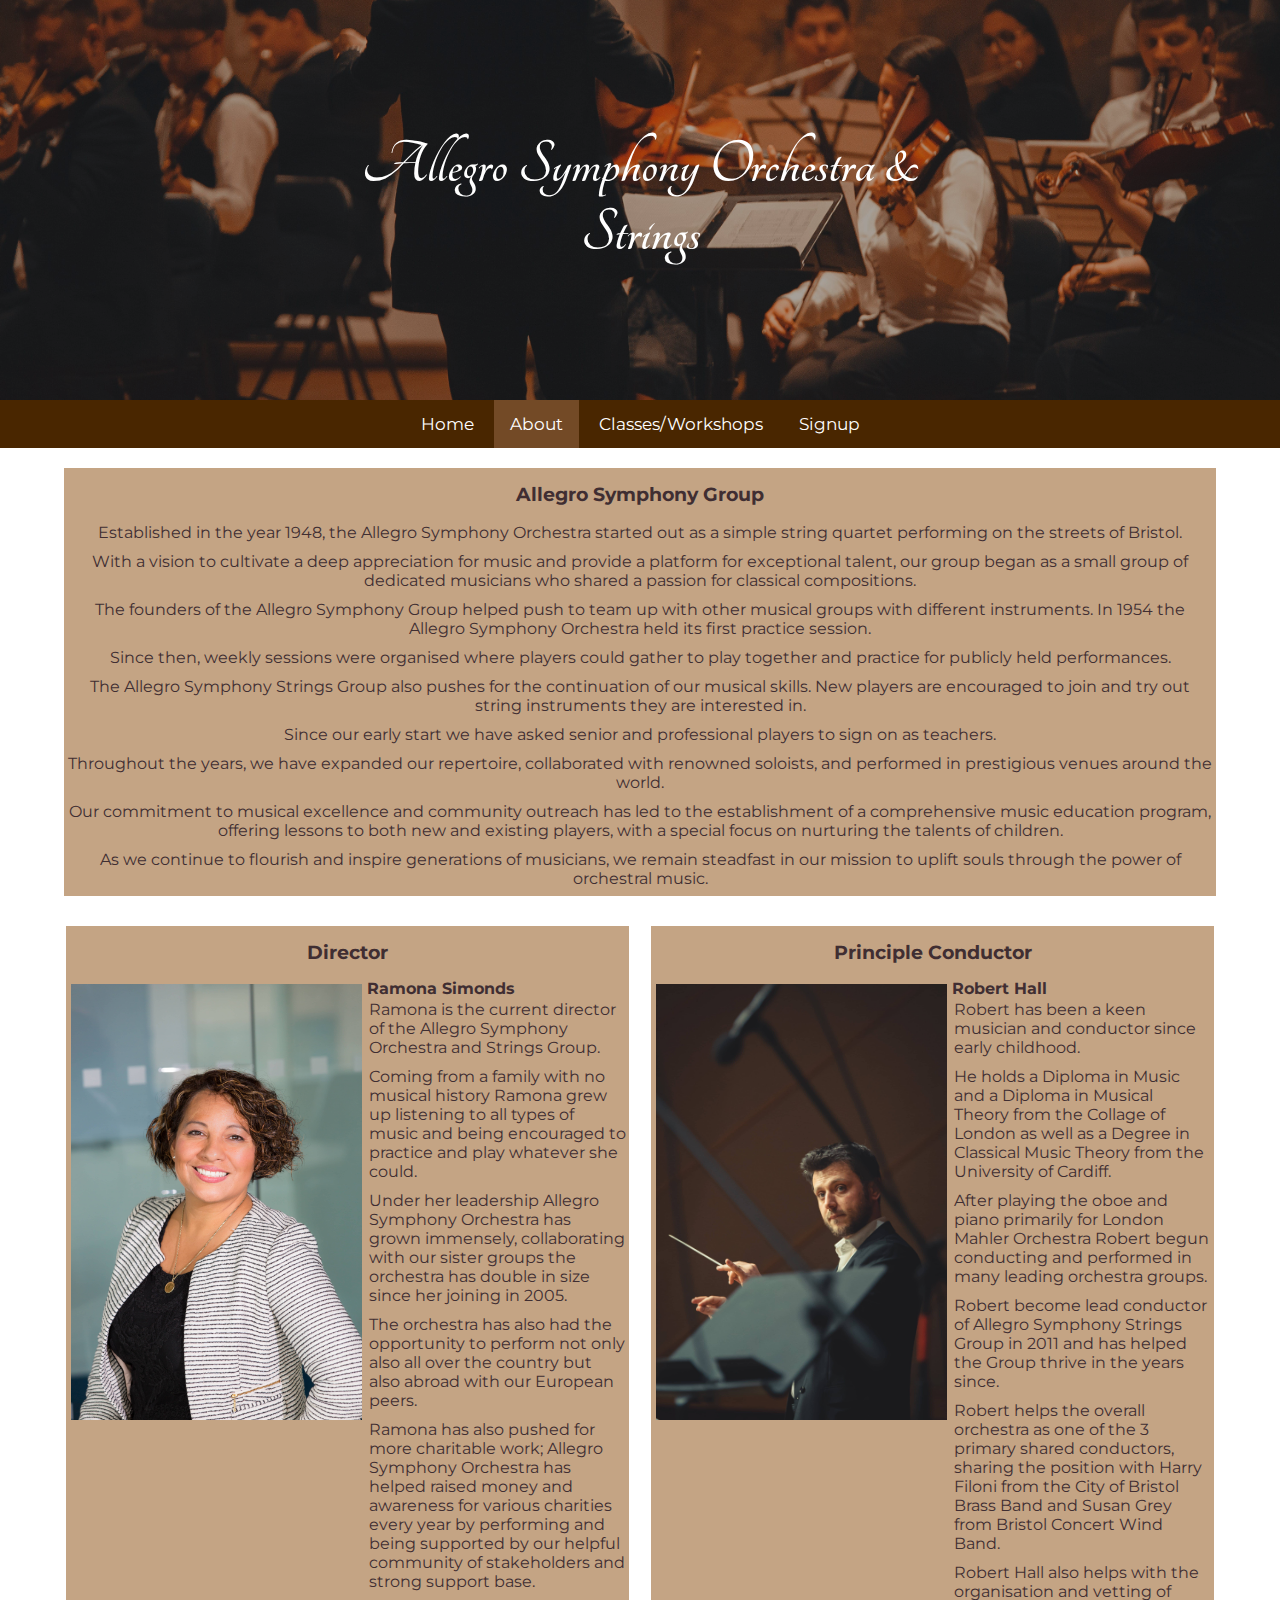
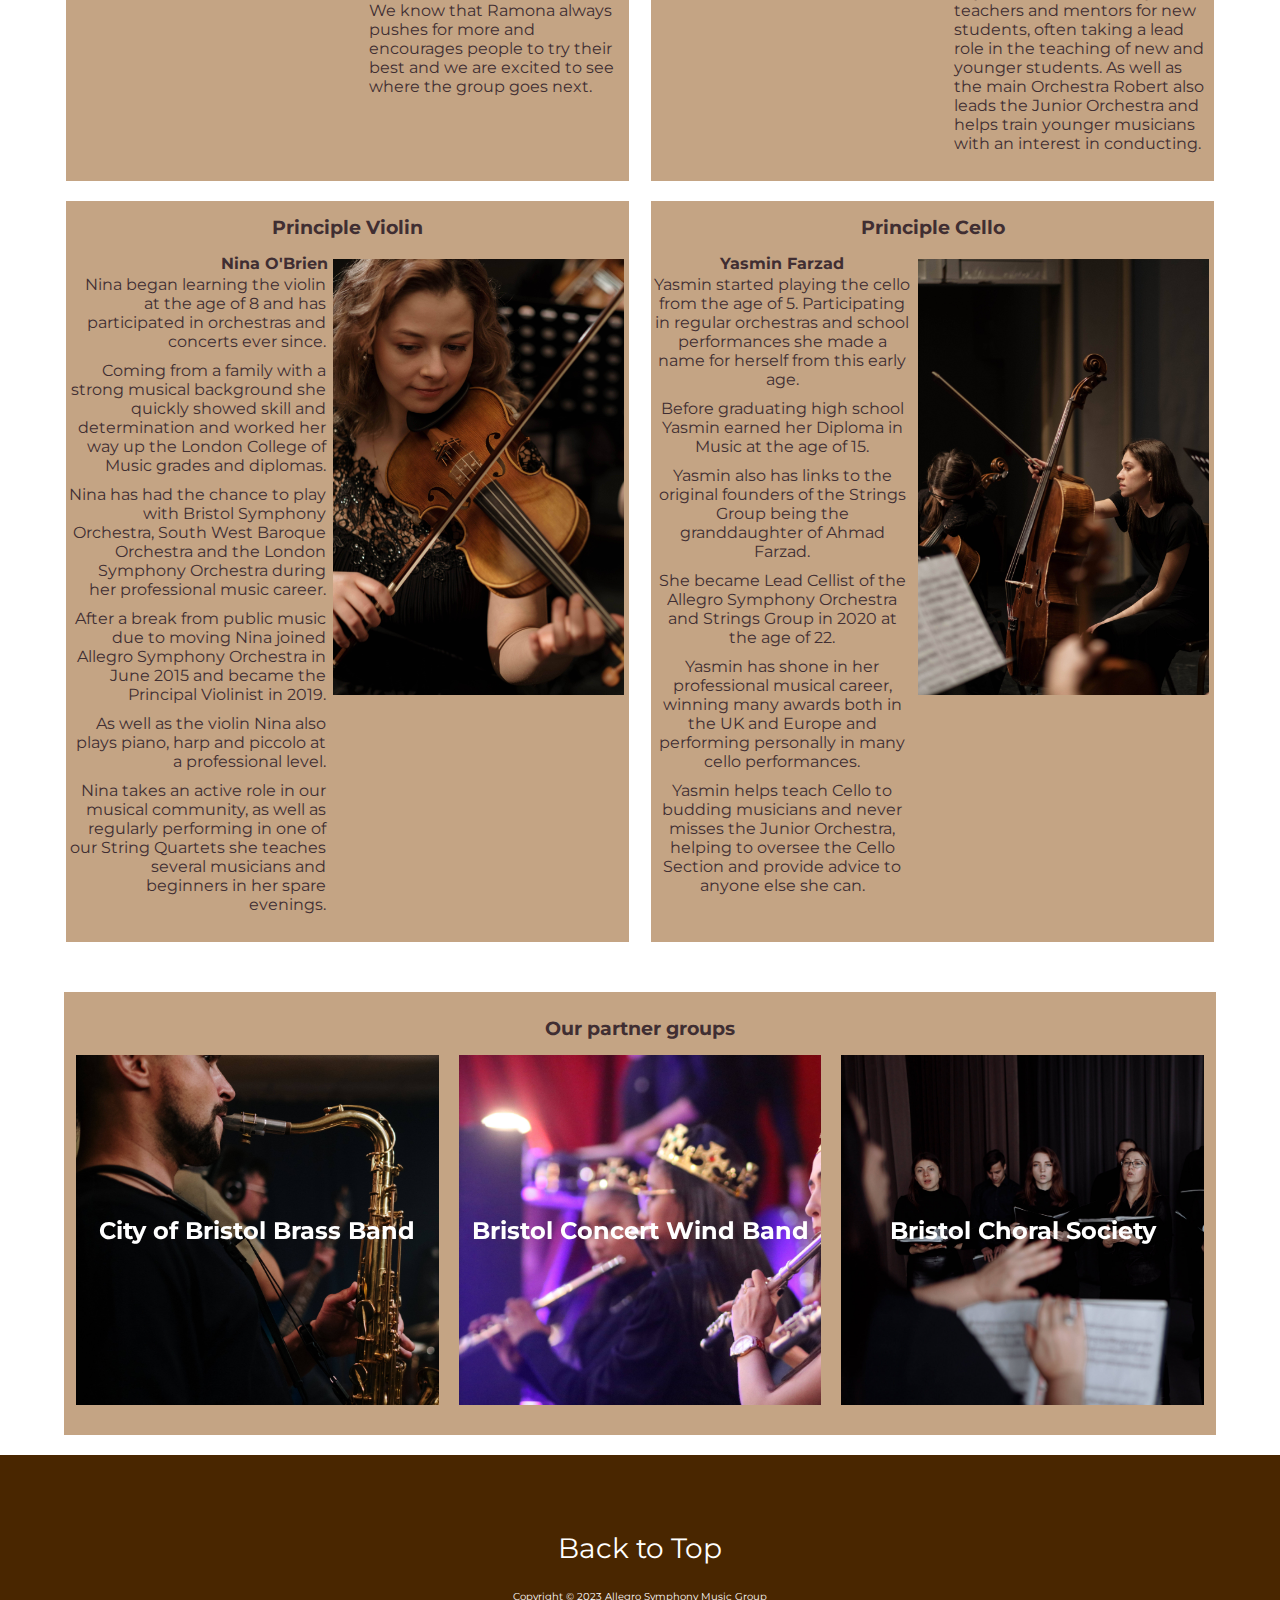
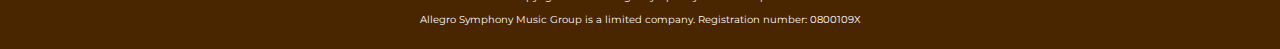
==== about.html @ 65f8a425 "Removal of redundunt files, cleanup of desktop pages" ====
<!DOCTYPE html>
<html lang="en-GB">
    <head>
        <meta charset="UTF-8">
        <meta name="viewport" content="width=device-width, initial-scale=1.0">
        <meta name="description" content="Code Institute Milestone Project 1. Orchestra and Strings Group.">
        <meta name="keywords" content="Orchestra, Strings, Milestone Project 1, Allegro Symphony">
        <meta name="author" content="Marcus Parker">

        <title>Allegro Symphony Orchestra | About</title>

        <!-- CSS and other external links -->
        <link rel="stylesheet" href="https://use.fontawesome.com/releases/v5.6.3/css/all.css" integrity="sha384-UHRtZLI+pbxtHCWp1t77Bi1L4ZtiqrqD80Kn4Z8NTSRyMA2Fd33n5dQ8lWUE00s/" crossorigin="anonymous"/>
        <link rel="stylesheet" href="assets/css/style.css">
    </head>

    <body>
        <!-- header including banner image and navbar -->
        <header>
            <div class="headerImage">
                <div class="headerTitle">
                    <h1>
                        <a href="index.html" title="Allegro Symphony Orchestra & Strings" rel="home">Allegro Symphony Orchestra & Strings</a>
                    </h1>
                </div>
            </div>
        </header>

        <!-- navbar, collapses to burger icon on smaller screens -->
        <nav id="navBar">
            <a class="burgerIcon" href="javascript:void(0);" onclick="myFunction()"><i class="fa fa-bars"></i></a>
            <ul id="menu">
                <li><a href="index.html"  aria-label="Homepage for the music group">Home</a></li>
                <li><a class="active" href="about.html" aria-label="Information about the music group">About</a></li>
                <li><a href="classes.html"  aria-label="Scheduling of different classes and workshops">Classes/Workshops</a></li>
                <li><a href="signup_form.html"  aria-label="Signup as new applicatant or teacher to the music group">Signup</a></li>
            </ul>
        </nav>

        <!-- information about the Orchestra -->
        <section>  
            <h3>Allegro Symphony Group</h3>
            <p>Established in the year 1948, the Allegro Symphony Orchestra started out as a simple string quartet performing on the streets of Bristol.</p>
            <p>With a vision to cultivate a deep appreciation for music and provide a platform for exceptional talent, our group began as a small group of dedicated musicians who shared a passion for classical compositions.</p>
            <p>The founders of the Allegro Symphony Group helped push to team up with other musical groups with different instruments. In 1954 the Allegro Symphony Orchestra held its first practice session.</p>
            <p>Since then, weekly sessions were organised where players could gather to play together and practice for publicly held performances.</p>
                
            <p>The Allegro Symphony Strings Group also pushes for the continuation of our musical skills. New players are encouraged to join and try out string instruments they are interested in.</p>
            <p>Since our early start we have asked senior and professional players to sign on as teachers.</p>
                
            <p>Throughout the years, we have expanded our repertoire, collaborated with renowned soloists, and performed in prestigious venues around the world.</p>
            <p>Our commitment to musical excellence and community outreach has led to the establishment of a comprehensive music education program, 
                offering lessons to both new and existing players, with a special focus on nurturing the talents of children.</p>
            <p>As we continue to flourish and inspire generations of musicians, we remain steadfast in our mission to uplift souls through the power of orchestral music.</p>
        </section>

        <section class="flexColumn" style="background-color: white;">
            <div class="flexRow">
                <!-- information about the Strings Group Director -->
                <div class="flexBox container">
                    <h3>Director</h3>
                    <div class="flexRow">
                        <img src="assets/images/director.jpg" alt="Picture of Strings Group Director" height="300px" width="300px" style="margin: 5px; background-color: grey;">
                        <div class="flexCol textBodyLeft" style="width: 65%;">
                            <h4>Ramona Simonds</h4>
                            <p>Ramona is the current director of the Allegro Symphony Orchestra and Strings Group.</p>
                            <p>Coming from a family with no musical history Ramona grew up listening to all types of music and being encouraged to practice and play whatever she could.</p>
                            <p>Under her leadership Allegro Symphony Orchestra has grown immensely, collaborating with our sister groups the orchestra has double in size since her joining in 2005.</p>
                            <p>The orchestra has also had the opportunity to perform not only also all over the country but also abroad with our European peers.</p>
                            <p>Ramona has also pushed for more charitable work; Allegro Symphony Orchestra has helped raised money and awareness for various charities every year by performing and being supported by our helpful community of stakeholders and strong support base.</p> 
                            <p>We know that Ramona always pushes for more and encourages people to try their best and we are excited to see where the group goes next.</p>
                        </div>
                    </div>
                </div>
    
                <!-- information about the Strings Group Principle Conductor  -->
                <div class="flexBox container">
                    <h3>Principle Conductor</h3>
                    <div class="flexRow">
                        <img src="assets/images/conductor.jpg" alt="Picture of Strings Group Conductor" height="300px" width="300px" style="margin: 5px; background-color: grey;">
                        <div class="flexCol textBodyLeft" style="width: 65%;">
                            <h4>Robert Hall</h4>
                            <p>Robert has been a keen musician and conductor since early childhood.</p>
                            <p>He holds a Diploma in Music and a Diploma in Musical Theory from the Collage of London as well as a Degree in Classical Music Theory from the University of Cardiff.</p>
                            <p>After playing the oboe and piano primarily for London Mahler Orchestra Robert begun conducting and performed in many leading orchestra groups.</p>
                            <p>Robert become lead conductor of Allegro Symphony Strings Group in 2011 and has helped the Group thrive in the years since.</p>
                            <p>Robert helps the overall orchestra as one of the 3 primary shared conductors, sharing the position with Harry Filoni from the City of Bristol Brass Band and Susan Grey from Bristol Concert Wind Band.</p>
                            <p>Robert Hall also helps with the organisation and vetting of teachers and mentors for new students, often taking a lead role in the teaching of new and younger students. As well as the main Orchestra Robert also leads the Junior Orchestra and helps train younger musicians with an interest in conducting.</p>
                        </div>
                    </div>
                </div>
            </div>

            <div class="flexRow">
                <!-- information about the Strings Group Pinciple Violinist -->
                <div class="flexBox container">
                    <h3>Principle Violin</h3>
                    <div class="flexRow">
                        <div class="flexCol textBodyRight" style="width: 65%;">
                            <h4>Nina O'Brien</h4>
                            <p>Nina began learning the violin at the age of 8 and has participated in orchestras and concerts ever since.</p>
                            <p>Coming from a family with a strong musical background she quickly showed skill and determination and worked her way up the London College of Music grades and diplomas.</p>
                            <p>Nina has had the chance to play with Bristol Symphony Orchestra, South West Baroque Orchestra and the London Symphony Orchestra during her professional music career.</p>
                            <p>After a break from public music due to moving Nina joined Allegro Symphony Orchestra in June 2015 and became the Principal Violinist in 2019.</p>
                            <p>As well as the violin Nina also plays piano, harp and piccolo at a professional level.</p>
                            <p>Nina takes an active role in our musical community, as well as regularly performing in one of our String Quartets she teaches several musicians and beginners in her spare evenings.</p>
                        </div>
                        <img src="assets/images/violinist.jpg" alt="Picture of Strings Group Lead Violinist" height="300px" width="300px" style="margin: 5px; background-color: grey;">
                    </div>
                </div>
    
                <!-- information about the Strings Group Principle Cellist -->
                <div class="flexBox container">
                    <h3>Principle Cello</h3>
                    <div class="flexRow">
                        <div class="flexColtextBodyRight" style="width: 65%;">
                            <h4>Yasmin Farzad</h4>
                            <p>Yasmin started playing the cello from the age of 5. Participating in regular orchestras and school performances she made a name for herself from this early age.</p>
                            <p>Before graduating high school Yasmin earned her Diploma in Music at the age of 15.</p>
                            <p>Yasmin also has links to the original founders of the Strings Group being the granddaughter of Ahmad Farzad.</p>
                            <p>She became Lead Cellist of the Allegro Symphony Orchestra and Strings Group in 2020 at the age of 22.</p>
                            <p>Yasmin has shone in her professional musical career, winning many awards both in the UK and Europe and performing personally in many cello performances.</p>
                            <p>Yasmin helps teach Cello to budding musicians and never misses the Junior Orchestra, helping to oversee the Cello Section and provide advice to anyone else she can.</p>
                        </div>
                        <img src="assets/images/celloist.jpg" alt="Picture of Strings Group Lead Cellist" height="300px" width="300px" style="margin: 5px; background-color: grey;">
                    </div>
                </div>
            </div>
        </section>
        
        <!-- information about the Strings Group collaboration and other music -->
        <!-- flip boxes created with template code from https://www.w3schools.com/howto/howto_css_flip_box.asp -->
        <section class="flexColumn">
            <h3>Our partner groups</h3> 

            <div class="flexRow" >
                <div class="flexBox containerFlip">
                    <div class="flipBox">
                        <div class="flipBoxInner">
                          <div id="flipBoxBrass" class="flipBoxFront">
                            <h2>City of Bristol Brass Band</h2>
                          </div>
                          <div class="flipBoxBack">
                            <h2>City of Bristol Brass Band</h2>
                            <p>Trumpets, Trombones, French Horns and the Tuba</p>
                            <p class="buttonLink"><a href="https://www.cobbb.co.uk/" target="_blank">www.cobbb.co.uk</a></p>
                          </div>
                        </div>
                    </div>
                </div>
    
                <div class="flexBox containerFlip">
                    <div class="flipBox">
                        <div class="flipBoxInner">
                          <div id="flipBoxWood" class="flipBoxFront">
                            <h2>Bristol Concert Wind Band</h2>
                          </div>
                          <div class="flipBoxBack">
                            <h2>Bristol Concert Wind Band</h2>
                            <p>Flute, Oboe, Piccolo, Clarinet, Bass Clarinet and Bassoon</p>
                            <p class="buttonLink"><a href="https://www.bcwb.co.uk/" target="_blank">www.bcwb.co.uk</a></p>
                          </div>
                        </div>
                    </div>
                </div>
    
                <div class="flexBox containerFlip">
                    <div class="flipBox">
                        <div class="flipBoxInner">
                          <div id="flipBoxChoir" class="flipBoxFront">
                            <h2>Bristol Choral Society</h2>
                          </div>
                          <div class="flipBoxBack">
                            <h2>Bristol Choral Society</h2>
                            <p>Male and Female; Soprano, Mezzo-Soprano, Contralto, Tenor, Baritone and Bass</p>
                            <p class="buttonLink"><a href="https://www.bristolchoral.co.uk/" target="_blank">www.bristolchoral.co.uk</a></p>
                          </div>
                        </div>
                    </div>
                </div>
            </div>
        </section>

        <!-- footer including social media links, copyright and back to top nav -->
        <footer class="footer">
            <div class="footerText">
                <!-- links to social media, open in new tab -->
                <ul id="socialNetworks">
                    <li><a href="https://www.facebook.com" target="_blank" aria-label="Link to external page Facebook social media page"><i class="fab fa-facebook"></i></a></li>
                    <li><a href="https://www.twitter.com" target="_blank" aria-label="Link to external page Twitter social media page"><i class="fab fa-twitter-square"></i></a></li>
                    <li><a href="https://www.linkedin.com" target="_blank" aria-label="Link to external page Linkedin social media page"><i class="fab fa-linkedin"></i></a></li>
                    <li><a href="https://www.youtube.com" target="_blank" aria-label="Link to external page Youtube social media page"><i class="fab fa-youtube-square"></i></a></li>
                    <li><a href="https://www.instagram.com" target="_blank" aria-label="Link to external page Instragram social media page"><i class="fab fa-instagram"></i></a></li>
                    <li><a href="https://www.pinterest.co.uk" target="_blank" aria-label="Link to external page Pinterest social media page"><i class="fab fa-pinterest"></i></a></li>
                    <li><a href="https://www.vimeo.com" target="_blank" aria-label="Link to external page Vimeo social media page"><i class="fab fa-vimeo"></i></a></li>
                </ul>
    
                <!-- link to top of the page -->
                <p><a href="#top">Back to Top</a></p>
    
                <!-- copyright information, small text -->
                <div id="copyright">
                    <p>Copyright © 2023 Allegro Symphony Music Group</p>
                    <p>Allegro Symphony Music Group is a limited company. Registration number: 0800109X</p>
                </div>     
            </div>
        </footer>

        <!-- javascript code to open and close nav burger icon -->
        <script>
            document.addEventListener("touchstart", function() {}, true);

            function myFunction() {
                var x = document.getElementById("menu");
                if (x.style.display === "block") {
                    x.style.display = "none";
                } else {
                    x.style.display = "block";
                }
            }
        </script>
    </body>
</html>
---- assets/css/style.css ----
@import url('https://fonts.googleapis.com/css2?family=Montserrat&display=swap');
@import url('https://fonts.googleapis.com/css2?family=Tangerine:wght@700&display=swap');


/* Full page general properties *************************************************************************************************************************/
* {
    margin: 0;
    padding: 0;
    border: 0;
}

body {
    color: #402e32;
    font-family: 'Montserrat', sans-serif;
}

h2, h3 {
    padding: 15px 5px;
}

p {
    padding: 2px;
    padding-bottom: 8px;
}

iframe {
    height: 350px;
    width: auto;
}

img {
    height: 436px;
    width: auto;
}

a, a:hover, a:visited, a:active {
    color: inherit;
    text-decoration: none;
}

section {
    background-color: #c4a484;
    text-align: center;
    margin: 20px 5%;
    height: fit-content;
}

legend {
    padding: 15px 5px;
}
/********************************************************************************************************************************************************/


/* All Pages Header and its children properties */
header {
    left: 0;
    top: 0;
    width: 100%;
    background-color: #492600;
    /* color: white; */
    /* text-align: center;  */
    /* font-size: x-large;  */
}

.headerImage {
    background-image: url("../images/orchestra.jpg");
    background-color: #492600;
    height: 400px;
    background-position: center;
    background-repeat: no-repeat;
    background-size: cover;
    position: relative;

    box-shadow: inset 0 0 0 100vmax rgba(0, 0, 0, .3);

    object-fit: cover;
    object-position: 50% 50%;
}

.headerTitle {
    left: 50%;
    top: 50%;
    text-align: center;
    color: white;
    font-size: xx-large;
    font-family: 'Tangerine', cursive;

    position: absolute;
    transform: translate(-50%, -50%);
}

#navBar {
    position: sticky;
    top: 0;
    text-align: center;
    z-index: 1;
}
  
#navBar #menu {
    list-style-type: none;
    overflow: hidden;
    background-color: #492600;
    padding: 0;
    margin: 0;
    display: none;
}
  
#navBar a {
    color: white;
    padding: 14px 16px;
    text-decoration: none;
    font-size: 17px;
    display: block;
    text-align: center;
}
  
#navBar a.burgerIcon {
    background: #492600;
    display: block;
}

#navBar a:hover {
    background-color: #734a26;
    color: white;
}

.active {
    background-color: #734a26; 
    color: white;
}
/********************************************************************************************************************************************************/


.displayRow {
    display: flex;
    flex-direction: row;
    flex-wrap: nowrap;
    justify-content: center;
    align-items: center;
}


/* Home Page About Section and its children properties **************************************************************************************************/
#homeAbout {
    height: fit-content;
    display: flex;
    flex-direction: column;
    /* align-items: center; */
}

#homeAbout h2 {
    text-align: center;
}

#homeAbout img {
    /* border: 2px solid #402e32; */
    height: 450px;
    padding: 5px;
}

.textBody {
    padding: 3rem;
    /* border: 2px solid #402e32; */
}

.textBody p {
    font-size: large;
}

.textBodyLeft {
    text-align: left;
}

.textBodyRight {
    text-align: right;
}
/********************************************************************************************************************************************************/


/* Home Page Signup Section properties ******************************************************************************************************************/
#homeClickthrough {
    display: flex;
    flex-direction: row;
    flex-wrap: nowrap;
    /* width: 100%; */
    text-align: center;
}

#homeClasses {
    height: 650px;
    width: 100%;

    background-color: #492600;
    color: white;
    background-image: url("../images/cello_child.jpg");

    background-position: center;
    background-repeat: no-repeat;
    background-size: cover;
    /* position: relative; */

    box-shadow: inset 0 0 0 100vmax rgba(0, 0, 0, .3);

    display: grid;
    align-items: center;
}

#homeClasses a {
    border: 3px solid white;
    padding: 8px;
    border-radius: 10px;
}

#homeSignup {
    height: 650px;
    width: 100%;

    background-color: #492600;
    color: white;
    background-image: url("../images/piano.jpg");

    background-position: center;
    background-repeat: no-repeat;
    background-size: cover;
    /* position: relative; */

    box-shadow: inset 0 0 0 100vmax rgba(0, 0, 0, .3);

    display: grid;
    align-items: center;
}

#homeSignup a {
    border: 3px solid white;
    padding: 8px;
    border-radius: 10px;
}
/********************************************************************************************************************************************************/


/* Home Page Contact Section children properties *******************************************************************************************************/
#homeContact {
    height: fit-content;
    /* width: 100%; */
    display: flex;
    flex-direction: column;
    flex-wrap: nowrap;
}

#address {
    /* border: 2px solid #402e32; */
    height: 400px;
    width: 40%;
}

#address h3 {
    padding: 2%;
}

#address p {
    padding: 1%;
}

#map {
    /* border: 2px solid #402e32; */
    height: 400px;
    width: 58%;
    padding: 5px;
}
/*******************************************************************************************************************************************************/


/* About Page People Info Sections ********************************************************************************************************************/
.sectionLeft {
    text-align: center;
    /* height: 365px; */
    width: 48%;
    margin-left: 10px;
    padding-bottom: 10px;
}

.sectionLeft img {
    /* height: 90%; */
    bottom: 0;
    float: left;
    padding-left: 5%;
}

.sectionLeft div {
    height: 90%;
    text-align: left;
    bottom: 0;
    float: right;
    width: 60%;
    margin-top: 5%;
}

.sectionRight {
    text-align: center;
    /* height: 365px; */
    width: 48%;
    margin-left: 10px;
    padding-bottom: 10px;
}

.sectionRight img {
    /* height: 90%; */
    bottom: 0;
    float: right;
    padding-right: 5%;
}

.sectionRight div {
    height: 90%;
    text-align: right;
    bottom: 0;
    float: left;
    width: 60%;
    margin-top: 5%;
}
/*******************************************************************************************************************************************************/


/* About Page Schedule Section children properties ***************************************************************************************************/
#aboutPartnerGroups {
    /* width: 100%; */
    display: flex;
    flex-direction: column;
    /* flex-wrap: nowrap; */
    /* justify-content: space-around; */
    padding-bottom: 10px;
}
/*******************************************************************************************************************************************************/


/* About Page Image Box flip actions ********************************************************************************************************************/
.flipImg {
    height: 100%;
    background-size: cover;
}

.flipBox {
    background-color: transparent;
    width: 100%;
    height: 100%;
    perspective: 1000px;
    /* padding-left: 5%; */
    /* padding-top: 1%; */
    /* display: inline-block; */
}

.flipBoxInner {
    /* position: relative; */
    width: 100%;
    height: 350px;
    text-align: center;
    transition: transform 0.8s;
    transform-style: preserve-3d;
}

.flipBox:hover .flipBoxInner {
    transform: rotateY(180deg);
}

.flipBoxFront, .flipBoxBack {
    position: absolute;
    width: 100%;
    height: 100%;
    -webkit-backface-visibility: hidden;
    backface-visibility: hidden;

    display: flex;
    flex-direction: column;
    justify-content: center;
}

.flipBoxFront h2 {
    color: white;
}

#flipBoxBrass{
    background-image: url("../images/orchestra-trumpets.jpg");
    background-size: cover;
    height: 350px;
}

#flipBoxWood{
    background-image: url("../images/orchestra-flutes.jpg");
    background-size: cover;
}

#flipBoxChoir{
    background-image: url("../images/orchestra-choir.jpg");
    background-size: cover;
}

.buttonLink {
    color: white;    
}

.buttonLink a {
    border: 3px solid white;
    padding: 8px;
    border-radius: 10px;
}

.flipBoxBack p {
    padding-top: 5%;
}

.flipBoxFront {
    background-color: #bbb;
    color: black;
}

.flipBoxBack {
    background-color: #492600;
    color: white;
    transform: rotateY(180deg);
}
/********************************************************************************************************************************************************/


/* Classes Page Info Section ********************************************************************************************************************/
#sectionThird {
    background-color: #c4a484;
    /* text-align: center; */
    margin: 10px;
    /* height: 500px;  */
    height: 365px;
}

#sectionThird div {
    color: black;
    /* background-color: rgba(0,0,0, 0.6); */
    width: 32%;
    height: 300px;
    float: left;
    padding: 30px 0 0 10px;
    text-align: center;
    margin: 2px;
    overflow: scroll;
    scrollbar-color: #492600 white;
    scrollbar-width: auto;
}

.classesAbout {
    height: 300px;
    overflow: scroll;
    scrollbar-color: #492600 white;
    scrollbar-width: auto;
}


/* Classes Page Schedule Section children properties ***************************************************************************************************/
#classesSchedule {
    background-image: url("../images/orchestra.jpg");
    background-repeat: no-repeat;
    background-size: cover;
    background-position: center;

    display: flex;
    flex-direction: column;
    text-align: center;
}

#classesSchedule > div {
    background-color: rgba(0, 0, 0, 0.6);
}

.classesScheduleContainer {
    color: #fafafa;
    /* background-color: rgba(0, 0, 0, 0.6); */
    text-align: center;
}

#classesSchedule h2 {
    color: #fafafa;
}

.classesScheduleBox {
    /* border: 1px solid blue; */
    height: 250px;
    /* background-color: aquamarine; */
    width: 32%;

    background-color: rgba(0, 0, 0, 0.6);
    color: #fafafa;
    display: flex;
    flex-direction: column;
    justify-content: center;
    margin: 10px 2px;
}
/*******************************************************************************************************************************************************/


/* Contact Page Signup Section properties ****************************************************************************************************************************************/
#contactSignup {
    background-color: inherit;
    border: 5px solid #c4a484;
    text-align: center;
    /* flex: 1; */
    width: 66%;
    margin-right: 1%;
}

#contactSignup input {
    padding: 10px;
    border-radius: 10px;
    box-shadow: 0 0 15px 4px rgba(156, 95, 15, 0.06);
    background-color: rgba(233, 233, 237, 1.0);
}

#contactSignup fieldset {
    text-align: center;
    /* display: block; */
}

#contactSignup div {
    /* border: 1px solid #492600; */
    /* width: 100%; */
    padding: 5px 0;
}

#contactSignup legend {
    font-size: x-large;
}

select {
    padding: 10px;
    border-radius: 10px;;
}

textarea {
    padding: 10px;
    border-radius: 10px;
    box-shadow: 0 0 15px 4px rgba(156, 95, 15, 0.06);
    background-color: rgba(233, 233, 237, 1.0);
}

.block-label {
    display: block;
}

.formButton {
    padding:10px; 
    display: flex; 
    flex-direction: row; 
    justify-content: center;
}

fieldset legend {
    display: table;
    margin: auto;
    text-align: center;
}
/*******************************************************************************************************************************************************/


/* Contact Page Contact Details Section properties ****************************************************************************************************/
#contactAddress {
    text-align: center;
    /* flex: 1; */
    align-self: stretch;
    width: 33%;
    height: auto;
    margin-left: 1%;
}

#contactAddress h2 {
    padding-bottom: 5%;
}
/*******************************************************************************************************************************************************/


/* Contact Page Newsletter Section properties ***********************************************************************************************************/
#ContactNewsletter {
    background-color: inherit;
    border: 5px solid #c4a484;
    text-align: center;
    /* height: 100px; */
    height: fit-content;
}

#ContactNewsletter input {
    padding: 10px;
    border-radius: 10px;
    box-shadow: 0 0 15px 4px rgba(156, 95, 15, 0.06);
    background-color: rgba(233, 233, 237, 1.0);
    min-width: 225px;
}

#ContactNewsletter legend {
    font-size: x-large;
}

button[type=submit] {
    margin-left: 0.75rem;
    padding: 0.75rem;
    background-color: #5e361b;
    color: white;
    border: none;
    border-radius: 5px;
}
/*******************************************************************************************************************************************************/


/* All pages Footer and its children properties *********************************************************************************************************/
.footer {
    /* position: relative; */
    /* left: 0; */
    /* bottom: 0; */
    /* height: 165px; */
    /* width: 100%; */
    background-color: #492600;

    /* justify-content: center; */
    /* align-items: center; */

    /* text-align: center; */
    color: white;
    font-size: 175%;
}

.footerText {
    text-align: center;
}

#socialNetworks {
    padding: 20px;
}

#socialNetworks li {
    list-style-type: none;
    display: inline;
    margin-left: 10px;
}

#copyright {
    padding: 15px;
    font-size: x-small;
}
/********************************************************************************************************************************************************/


.stickyTitle {
    position: sticky;
    top: 0;
    text-align: center;
    margin-bottom: 2px;
    background-color: #c4a484;
}

/* All Pages Mobile first queries ***********************************************************************************************************************/
/* Larger than mobile */
@media only screen and (min-width: 350px) {

    /* Mobile burger navbar created with modified template code from https://www.w3schools.com/howto/howto_css_flip_box.asp */
    #homeClickthrough {
        flex-direction: column;
    }

    .displayRow {
        flex-direction: column;
    }
}

/* Larger than phablet */
@media only screen and (min-width: 550px) {

    #homeClickthrough {
        flex-direction: column;
    }

    .displayRow {
        flex-direction: column;
    }
}

/* Larger than tablet */
@media only screen and (min-width: 750px) {

    #navBar {
        position: sticky;
        top: 0;
        text-align: center;
    }

    #navBar #menu {
        list-style-type: none;
        overflow: hidden;
        background-color: #492600;
        padding: 0;
        margin: 0;
        display: block;
    }

    #navBar li {
        display: inline-block;
        font-size: large;
    }

    #navBar a {
        color: white;
        padding: 14px 16px;
        text-decoration: none;
        font-size: 17px;
        display: inline-block;
        text-align: center;
    }

    #navBar a.burgerIcon {
        display: none;
    }

    #navBar a:hover {
        background-color: #734a26;
        color: white;
    }

    .active {
        background-color: #734a26; 
        color: white;
    } 

    #homeClickthrough {
        flex-direction: row;
    }

    .displayRow {
        flex-direction: column;
    }
}

/* Larger than desktop */
@media only screen and (min-width: 1000px) {

}

/* Larger than Desktop HD */
@media only screen and (min-width: 1200px) {

    #homeClickthrough {
        flex-direction: row;
    }

    .displayRow {
        flex-direction: row;
    }
}
/********************************************************************************************************************************************************/


.flexColumn {
    display: flex;
    flex-direction: column;
    text-align: center;
    background-color: #c4a484;
    padding: 10px 2px;
}

.flexColumn > h2 {
    padding: 15px;
}

.flexRow {
    display: flex;
    flex-direction: row;
    justify-content: space-between;
    margin-bottom: 20px;
}

.flexCol {
    display: flex;
    flex-direction: column;
}

.flexBox {
    /* border: 1px solid blue; */
    /* border: 1px solid #492600; */
    background-color: #c4a484;
    /* width: 32%; */
}

.flexBox > p {
    padding: 5px 0;
}

.container {
    height: auto;
    width: 49%;
    margin-left: 0;
    margin-right: 0;
    overflow: scroll;
    scrollbar-color: #492600 white;
    scrollbar-width: auto;
}

.containerFlip {
    height: auto;
    width: 49%;
    margin-left: 10px;
    margin-right: 10px;
    overflow: none;
}
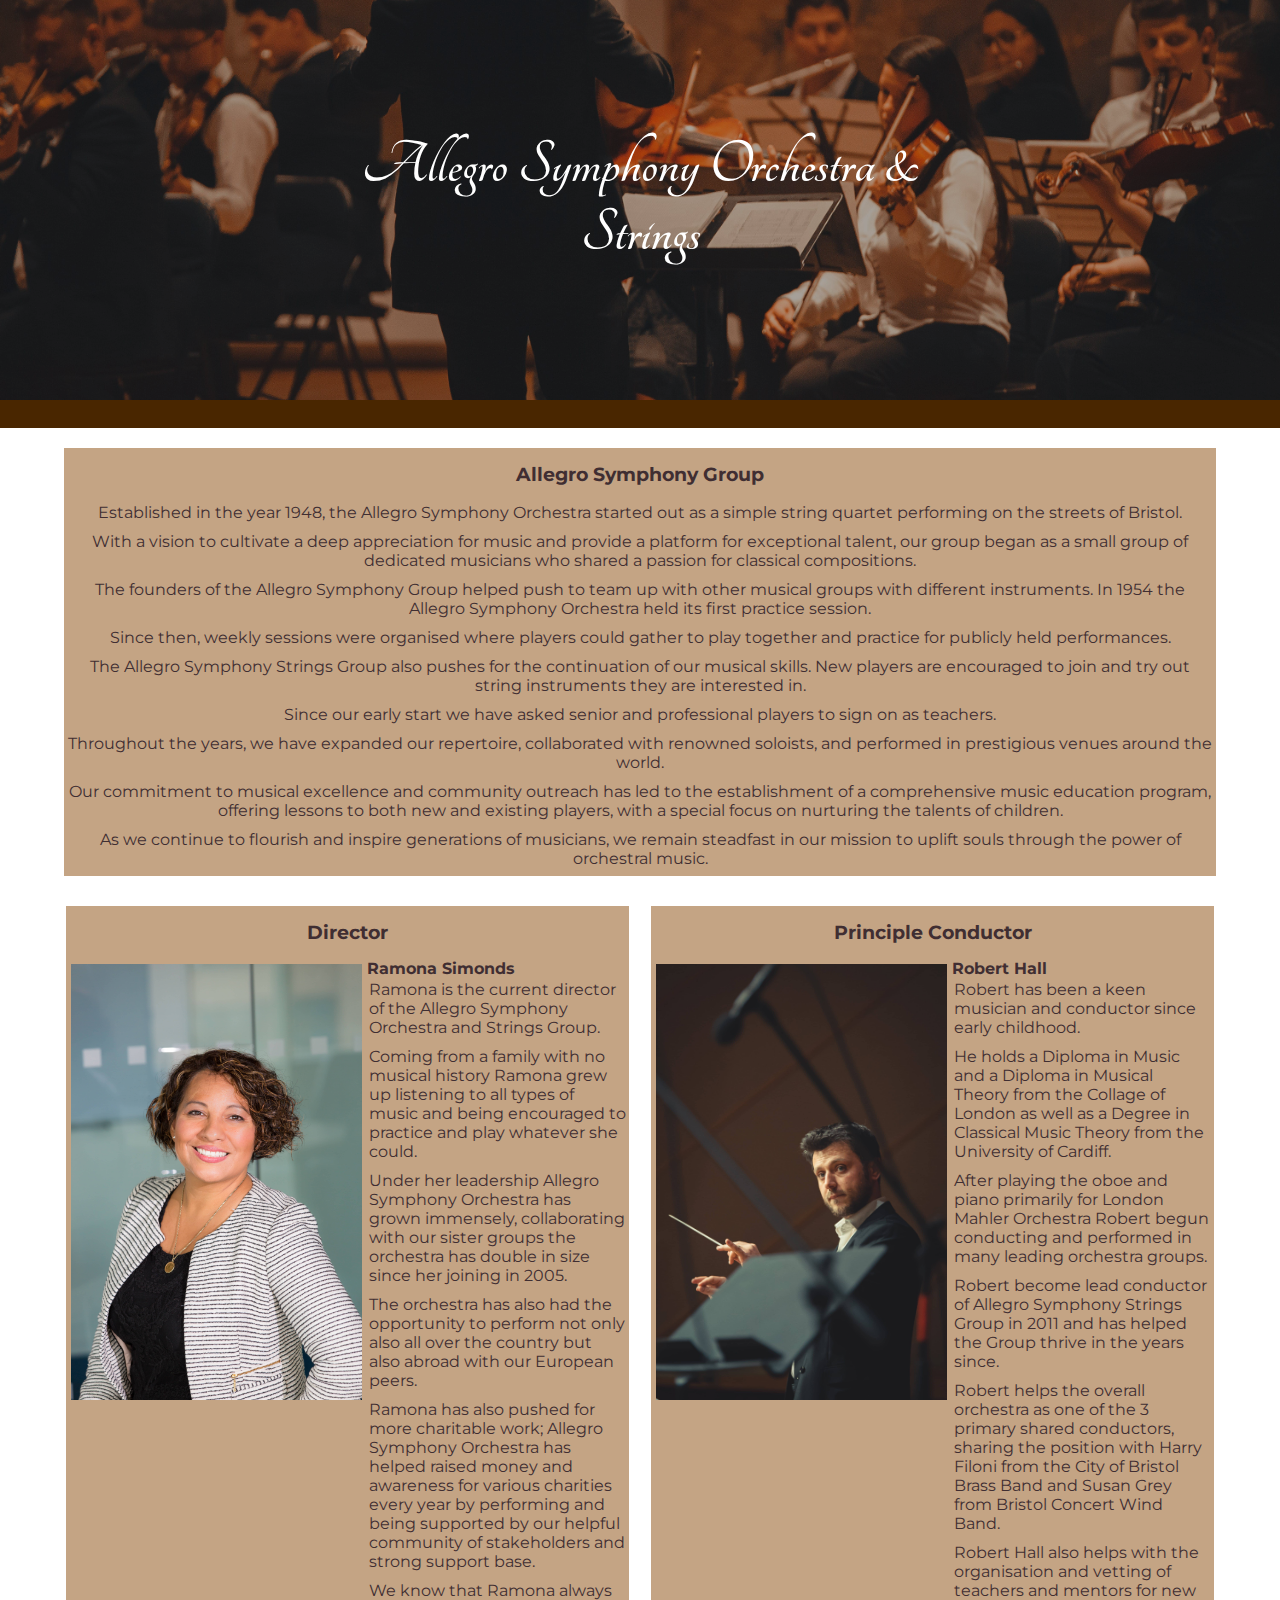
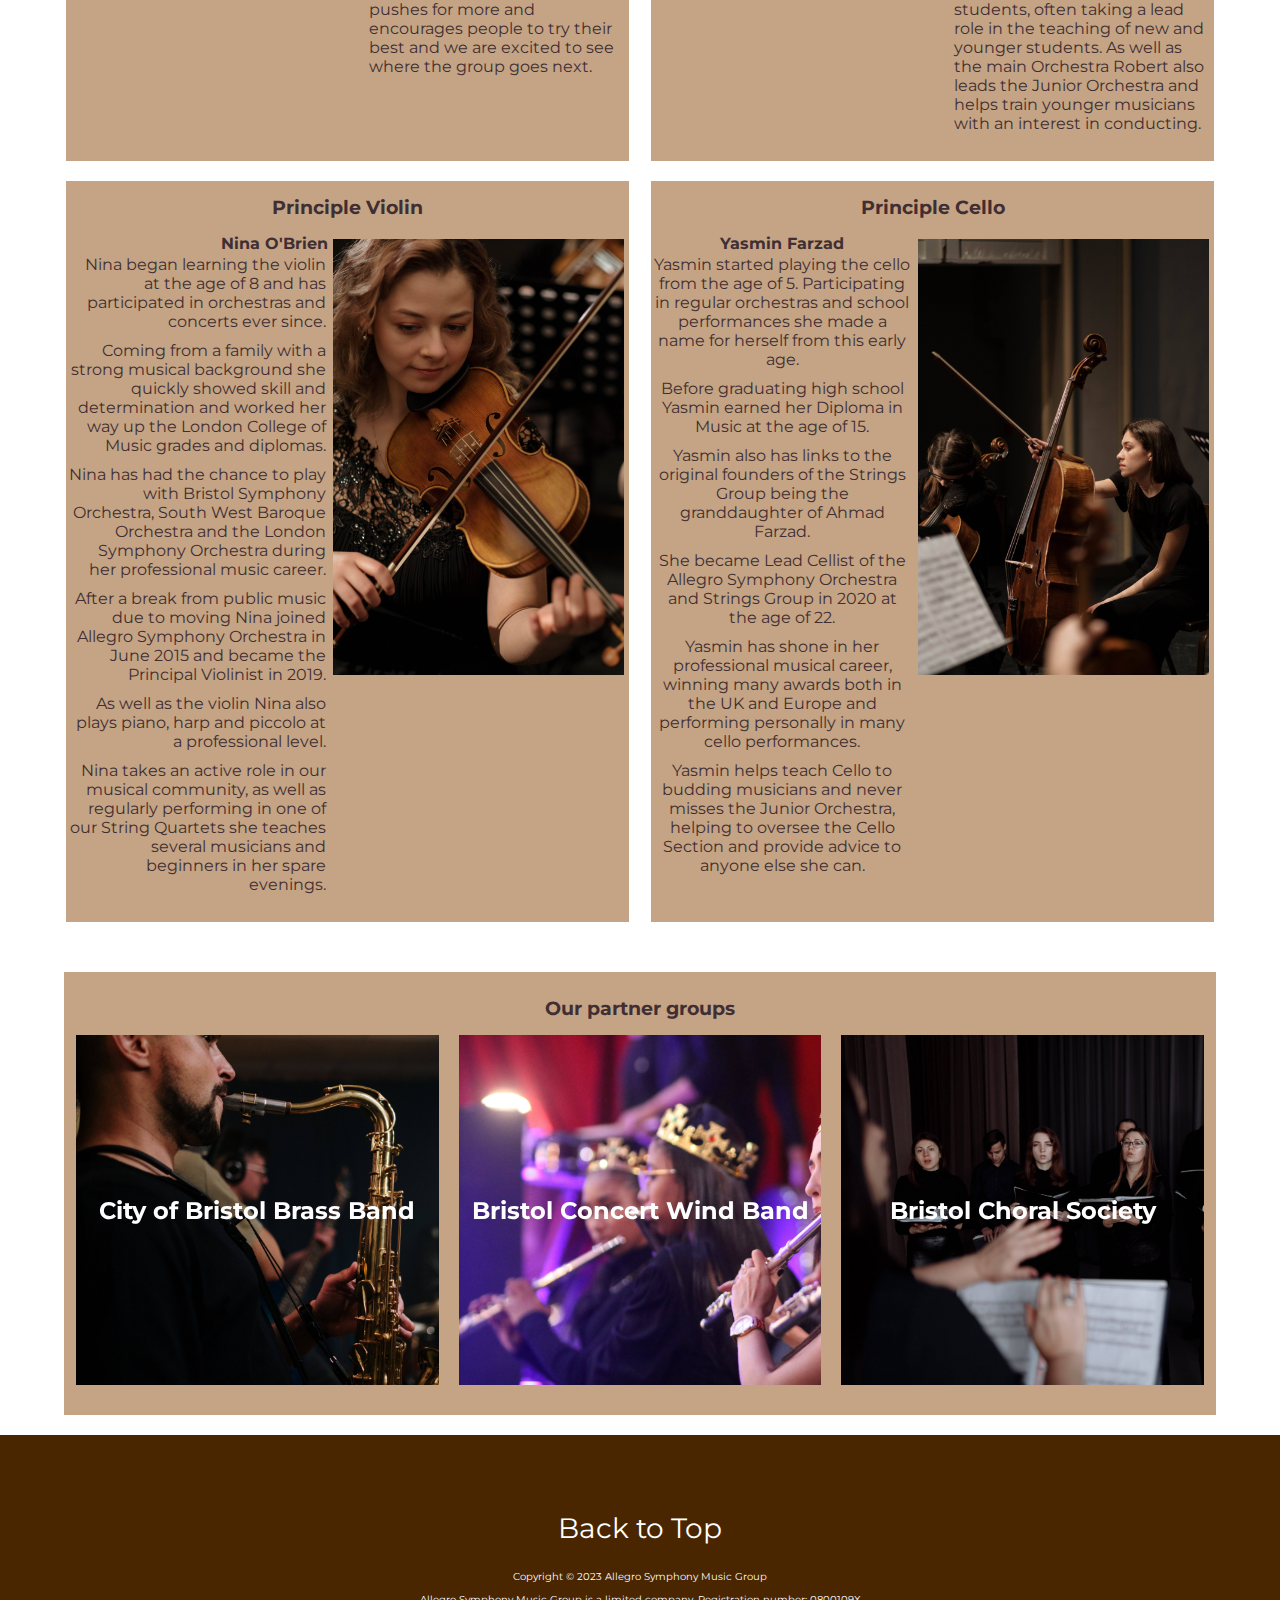
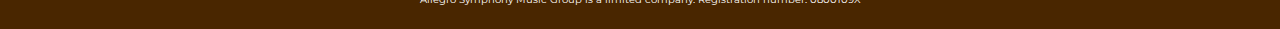
==== commit 9c2582fd: "mobile css initial layout" ====
--- a/about.html
+++ b/about.html
@@ -61,7 +61,7 @@
                     <h3>Director</h3>
                     <div class="flexRow">
                         <img src="assets/images/director.jpg" alt="Picture of Strings Group Director" height="300px" width="300px" style="margin: 5px; background-color: grey;">
-                        <div class="flexCol textBodyLeft" style="width: 65%;">
+                        <div class="flexCol textBodyLeft">
                             <h4>Ramona Simonds</h4>
                             <p>Ramona is the current director of the Allegro Symphony Orchestra and Strings Group.</p>
                             <p>Coming from a family with no musical history Ramona grew up listening to all types of music and being encouraged to practice and play whatever she could.</p>
@@ -78,7 +78,7 @@
                     <h3>Principle Conductor</h3>
                     <div class="flexRow">
                         <img src="assets/images/conductor.jpg" alt="Picture of Strings Group Conductor" height="300px" width="300px" style="margin: 5px; background-color: grey;">
-                        <div class="flexCol textBodyLeft" style="width: 65%;">
+                        <div class="flexCol textBodyLeft">
                             <h4>Robert Hall</h4>
                             <p>Robert has been a keen musician and conductor since early childhood.</p>
                             <p>He holds a Diploma in Music and a Diploma in Musical Theory from the Collage of London as well as a Degree in Classical Music Theory from the University of Cardiff.</p>
@@ -96,7 +96,7 @@
                 <div class="flexBox container">
                     <h3>Principle Violin</h3>
                     <div class="flexRow">
-                        <div class="flexCol textBodyRight" style="width: 65%;">
+                        <div class="flexCol textBodyRight">
                             <h4>Nina O'Brien</h4>
                             <p>Nina began learning the violin at the age of 8 and has participated in orchestras and concerts ever since.</p>
                             <p>Coming from a family with a strong musical background she quickly showed skill and determination and worked her way up the London College of Music grades and diplomas.</p>
@@ -113,7 +113,7 @@
                 <div class="flexBox container">
                     <h3>Principle Cello</h3>
                     <div class="flexRow">
-                        <div class="flexColtextBodyRight" style="width: 65%;">
+                        <div class="flexColtextBodyRight">
                             <h4>Yasmin Farzad</h4>
                             <p>Yasmin started playing the cello from the age of 5. Participating in regular orchestras and school performances she made a name for herself from this early age.</p>
                             <p>Before graduating high school Yasmin earned her Diploma in Music at the age of 15.</p>
--- a/assets/css/style.css
+++ b/assets/css/style.css
@@ -14,7 +14,8 @@
     font-family: 'Montserrat', sans-serif;
 }
 
-h2, h3 {
+h2,
+h3 {
     padding: 15px 5px;
 }
 
@@ -33,7 +34,10 @@
     width: auto;
 }
 
-a, a:hover, a:visited, a:active {
+a,
+a:hover,
+a:visited,
+a:active {
     color: inherit;
     text-decoration: none;
 }
@@ -48,6 +52,7 @@
 legend {
     padding: 15px 5px;
 }
+
 /********************************************************************************************************************************************************/
 
 
@@ -95,7 +100,7 @@
     text-align: center;
     z-index: 1;
 }
-  
+
 #navBar #menu {
     list-style-type: none;
     overflow: hidden;
@@ -104,7 +109,7 @@
     margin: 0;
     display: none;
 }
-  
+
 #navBar a {
     color: white;
     padding: 14px 16px;
@@ -113,7 +118,7 @@
     display: block;
     text-align: center;
 }
-  
+
 #navBar a.burgerIcon {
     background: #492600;
     display: block;
@@ -125,9 +130,10 @@
 }
 
 .active {
-    background-color: #734a26; 
-    color: white;
-}
+    background-color: #734a26;
+    color: white;
+}
+
 /********************************************************************************************************************************************************/
 
 
@@ -174,6 +180,7 @@
 .textBodyRight {
     text-align: right;
 }
+
 /********************************************************************************************************************************************************/
 
 
@@ -235,6 +242,7 @@
     padding: 8px;
     border-radius: 10px;
 }
+
 /********************************************************************************************************************************************************/
 
 
@@ -266,69 +274,6 @@
     height: 400px;
     width: 58%;
     padding: 5px;
-}
-/*******************************************************************************************************************************************************/
-
-
-/* About Page People Info Sections ********************************************************************************************************************/
-.sectionLeft {
-    text-align: center;
-    /* height: 365px; */
-    width: 48%;
-    margin-left: 10px;
-    padding-bottom: 10px;
-}
-
-.sectionLeft img {
-    /* height: 90%; */
-    bottom: 0;
-    float: left;
-    padding-left: 5%;
-}
-
-.sectionLeft div {
-    height: 90%;
-    text-align: left;
-    bottom: 0;
-    float: right;
-    width: 60%;
-    margin-top: 5%;
-}
-
-.sectionRight {
-    text-align: center;
-    /* height: 365px; */
-    width: 48%;
-    margin-left: 10px;
-    padding-bottom: 10px;
-}
-
-.sectionRight img {
-    /* height: 90%; */
-    bottom: 0;
-    float: right;
-    padding-right: 5%;
-}
-
-.sectionRight div {
-    height: 90%;
-    text-align: right;
-    bottom: 0;
-    float: left;
-    width: 60%;
-    margin-top: 5%;
-}
-/*******************************************************************************************************************************************************/
-
-
-/* About Page Schedule Section children properties ***************************************************************************************************/
-#aboutPartnerGroups {
-    /* width: 100%; */
-    display: flex;
-    flex-direction: column;
-    /* flex-wrap: nowrap; */
-    /* justify-content: space-around; */
-    padding-bottom: 10px;
 }
 /*******************************************************************************************************************************************************/
 
@@ -362,7 +307,8 @@
     transform: rotateY(180deg);
 }
 
-.flipBoxFront, .flipBoxBack {
+.flipBoxFront,
+.flipBoxBack {
     position: absolute;
     width: 100%;
     height: 100%;
@@ -378,24 +324,24 @@
     color: white;
 }
 
-#flipBoxBrass{
+#flipBoxBrass {
     background-image: url("../images/orchestra-trumpets.jpg");
     background-size: cover;
     height: 350px;
 }
 
-#flipBoxWood{
+#flipBoxWood {
     background-image: url("../images/orchestra-flutes.jpg");
     background-size: cover;
 }
 
-#flipBoxChoir{
+#flipBoxChoir {
     background-image: url("../images/orchestra-choir.jpg");
     background-size: cover;
 }
 
 .buttonLink {
-    color: white;    
+    color: white;
 }
 
 .buttonLink a {
@@ -419,37 +365,6 @@
     transform: rotateY(180deg);
 }
 /********************************************************************************************************************************************************/
-
-
-/* Classes Page Info Section ********************************************************************************************************************/
-#sectionThird {
-    background-color: #c4a484;
-    /* text-align: center; */
-    margin: 10px;
-    /* height: 500px;  */
-    height: 365px;
-}
-
-#sectionThird div {
-    color: black;
-    /* background-color: rgba(0,0,0, 0.6); */
-    width: 32%;
-    height: 300px;
-    float: left;
-    padding: 30px 0 0 10px;
-    text-align: center;
-    margin: 2px;
-    overflow: scroll;
-    scrollbar-color: #492600 white;
-    scrollbar-width: auto;
-}
-
-.classesAbout {
-    height: 300px;
-    overflow: scroll;
-    scrollbar-color: #492600 white;
-    scrollbar-width: auto;
-}
 
 
 /* Classes Page Schedule Section children properties ***************************************************************************************************/
@@ -464,7 +379,7 @@
     text-align: center;
 }
 
-#classesSchedule > div {
+#classesSchedule>div {
     background-color: rgba(0, 0, 0, 0.6);
 }
 
@@ -491,6 +406,7 @@
     justify-content: center;
     margin: 10px 2px;
 }
+
 /*******************************************************************************************************************************************************/
 
 
@@ -528,7 +444,8 @@
 
 select {
     padding: 10px;
-    border-radius: 10px;;
+    border-radius: 10px;
+    ;
 }
 
 textarea {
@@ -543,9 +460,9 @@
 }
 
 .formButton {
-    padding:10px; 
-    display: flex; 
-    flex-direction: row; 
+    padding: 10px;
+    display: flex;
+    flex-direction: row;
     justify-content: center;
 }
 
@@ -554,6 +471,7 @@
     margin: auto;
     text-align: center;
 }
+
 /*******************************************************************************************************************************************************/
 
 
@@ -570,6 +488,7 @@
 #contactAddress h2 {
     padding-bottom: 5%;
 }
+
 /*******************************************************************************************************************************************************/
 
 
@@ -602,6 +521,7 @@
     border: none;
     border-radius: 5px;
 }
+
 /*******************************************************************************************************************************************************/
 
 
@@ -640,114 +560,7 @@
     padding: 15px;
     font-size: x-small;
 }
-/********************************************************************************************************************************************************/
-
-
-.stickyTitle {
-    position: sticky;
-    top: 0;
-    text-align: center;
-    margin-bottom: 2px;
-    background-color: #c4a484;
-}
-
-/* All Pages Mobile first queries ***********************************************************************************************************************/
-/* Larger than mobile */
-@media only screen and (min-width: 350px) {
-
-    /* Mobile burger navbar created with modified template code from https://www.w3schools.com/howto/howto_css_flip_box.asp */
-    #homeClickthrough {
-        flex-direction: column;
-    }
-
-    .displayRow {
-        flex-direction: column;
-    }
-}
-
-/* Larger than phablet */
-@media only screen and (min-width: 550px) {
-
-    #homeClickthrough {
-        flex-direction: column;
-    }
-
-    .displayRow {
-        flex-direction: column;
-    }
-}
-
-/* Larger than tablet */
-@media only screen and (min-width: 750px) {
-
-    #navBar {
-        position: sticky;
-        top: 0;
-        text-align: center;
-    }
-
-    #navBar #menu {
-        list-style-type: none;
-        overflow: hidden;
-        background-color: #492600;
-        padding: 0;
-        margin: 0;
-        display: block;
-    }
-
-    #navBar li {
-        display: inline-block;
-        font-size: large;
-    }
-
-    #navBar a {
-        color: white;
-        padding: 14px 16px;
-        text-decoration: none;
-        font-size: 17px;
-        display: inline-block;
-        text-align: center;
-    }
-
-    #navBar a.burgerIcon {
-        display: none;
-    }
-
-    #navBar a:hover {
-        background-color: #734a26;
-        color: white;
-    }
-
-    .active {
-        background-color: #734a26; 
-        color: white;
-    } 
-
-    #homeClickthrough {
-        flex-direction: row;
-    }
-
-    .displayRow {
-        flex-direction: column;
-    }
-}
-
-/* Larger than desktop */
-@media only screen and (min-width: 1000px) {
-
-}
-
-/* Larger than Desktop HD */
-@media only screen and (min-width: 1200px) {
-
-    #homeClickthrough {
-        flex-direction: row;
-    }
-
-    .displayRow {
-        flex-direction: row;
-    }
-}
+
 /********************************************************************************************************************************************************/
 
 
@@ -759,7 +572,7 @@
     padding: 10px 2px;
 }
 
-.flexColumn > h2 {
+.flexColumn>h2 {
     padding: 15px;
 }
 
@@ -782,7 +595,7 @@
     /* width: 32%; */
 }
 
-.flexBox > p {
+.flexBox>p {
     padding: 5px 0;
 }
 
@@ -802,4 +615,183 @@
     margin-left: 10px;
     margin-right: 10px;
     overflow: none;
-}+}
+
+.stickyTitle {
+    position: sticky;
+    top: 0;
+    text-align: center;
+    margin-bottom: 2px;
+    background-color: #c4a484;
+}
+
+/* All Pages Mobile first queries ***********************************************************************************************************************/
+/* Larger than mobile */
+@media only screen and (min-width: 350px) and (max-width: 549px) {
+
+    img {
+        width: 98%;
+        height: auto;
+    }
+
+    .container {
+        margin-bottom: 5px;
+    }
+
+    .containerFlip {
+        width: auto;
+        margin-bottom: 5px;
+    }
+
+    .classesScheduleBox {
+        width: auto;
+        margin: 5px 2px;
+    }
+
+    /* Mobile burger navbar created with modified template code from https://www.w3schools.com/howto/howto_css_flip_box.asp */
+    #homeClickthrough {
+        flex-direction: column;
+    }
+
+    .displayRow {
+        flex-direction: column;
+    }
+
+    #address {
+        /* border: 2px solid #402e32; */
+        /* height: 400px; */
+        width: 98%;
+    }
+
+    #map {
+        /* border: 2px solid #402e32; */
+        height: 450px;
+        width: 98%;
+        /* padding: 5px; */
+    }
+
+    .flexRow {
+        flex-direction: column;
+        width: 100%;
+    }
+
+    .container {
+        width: 100%
+    }
+
+    #contactSignup {
+        width: 95%;
+        margin: 20px 5%;
+    }
+
+    #contactSignup form {
+        width: 100%;
+    }
+
+    #contactSignup fieldset {
+        width: 100%;
+        text-align: left;
+    }
+
+    #contactSignup div label {
+        display: block;
+    }
+
+    textarea {
+        width: 100%;
+        padding: 0;
+    }
+
+    #contactAddress {
+        width: auto;
+        margin-left: 5%;
+    }
+}
+
+/* Larger than phablet */
+@media only screen and (min-width: 550px) and (max-width: 749px) {
+
+    #homeClickthrough {
+        flex-direction: column;
+    }
+
+    .displayRow {
+        flex-direction: column;
+    }
+}
+
+/* Larger than tablet */
+@media only screen and (min-width: 750px) and (max-width: 999px) {
+
+    #navBar {
+        position: sticky;
+        top: 0;
+        text-align: center;
+    }
+
+    #navBar #menu {
+        list-style-type: none;
+        overflow: hidden;
+        background-color: #492600;
+        padding: 0;
+        margin: 0;
+        display: block;
+    }
+
+    #navBar li {
+        display: inline-block;
+        font-size: large;
+    }
+
+    #navBar a {
+        color: white;
+        padding: 14px 16px;
+        text-decoration: none;
+        font-size: 17px;
+        display: inline-block;
+        text-align: center;
+    }
+
+    #navBar a.burgerIcon {
+        display: none;
+    }
+
+    #navBar a:hover {
+        background-color: #734a26;
+        color: white;
+    }
+
+    .active {
+        background-color: #734a26;
+        color: white;
+    }
+
+    #homeClickthrough {
+        flex-direction: row;
+    }
+
+    .displayRow {
+        flex-direction: column;
+    }
+}
+
+/* Larger than desktop */
+@media only screen and (min-width: 1000px) and (max-width: 1199px) {
+
+}
+
+/* Larger than Desktop HD */
+@media only screen and (min-width: 1200px) and (max-width: 1400px) {
+
+    #homeClickthrough {
+        flex-direction: row;
+    }
+
+    .displayRow {
+        flex-direction: row;
+    }
+}
+
+/********************************************************************************************************************************************************/
+
+
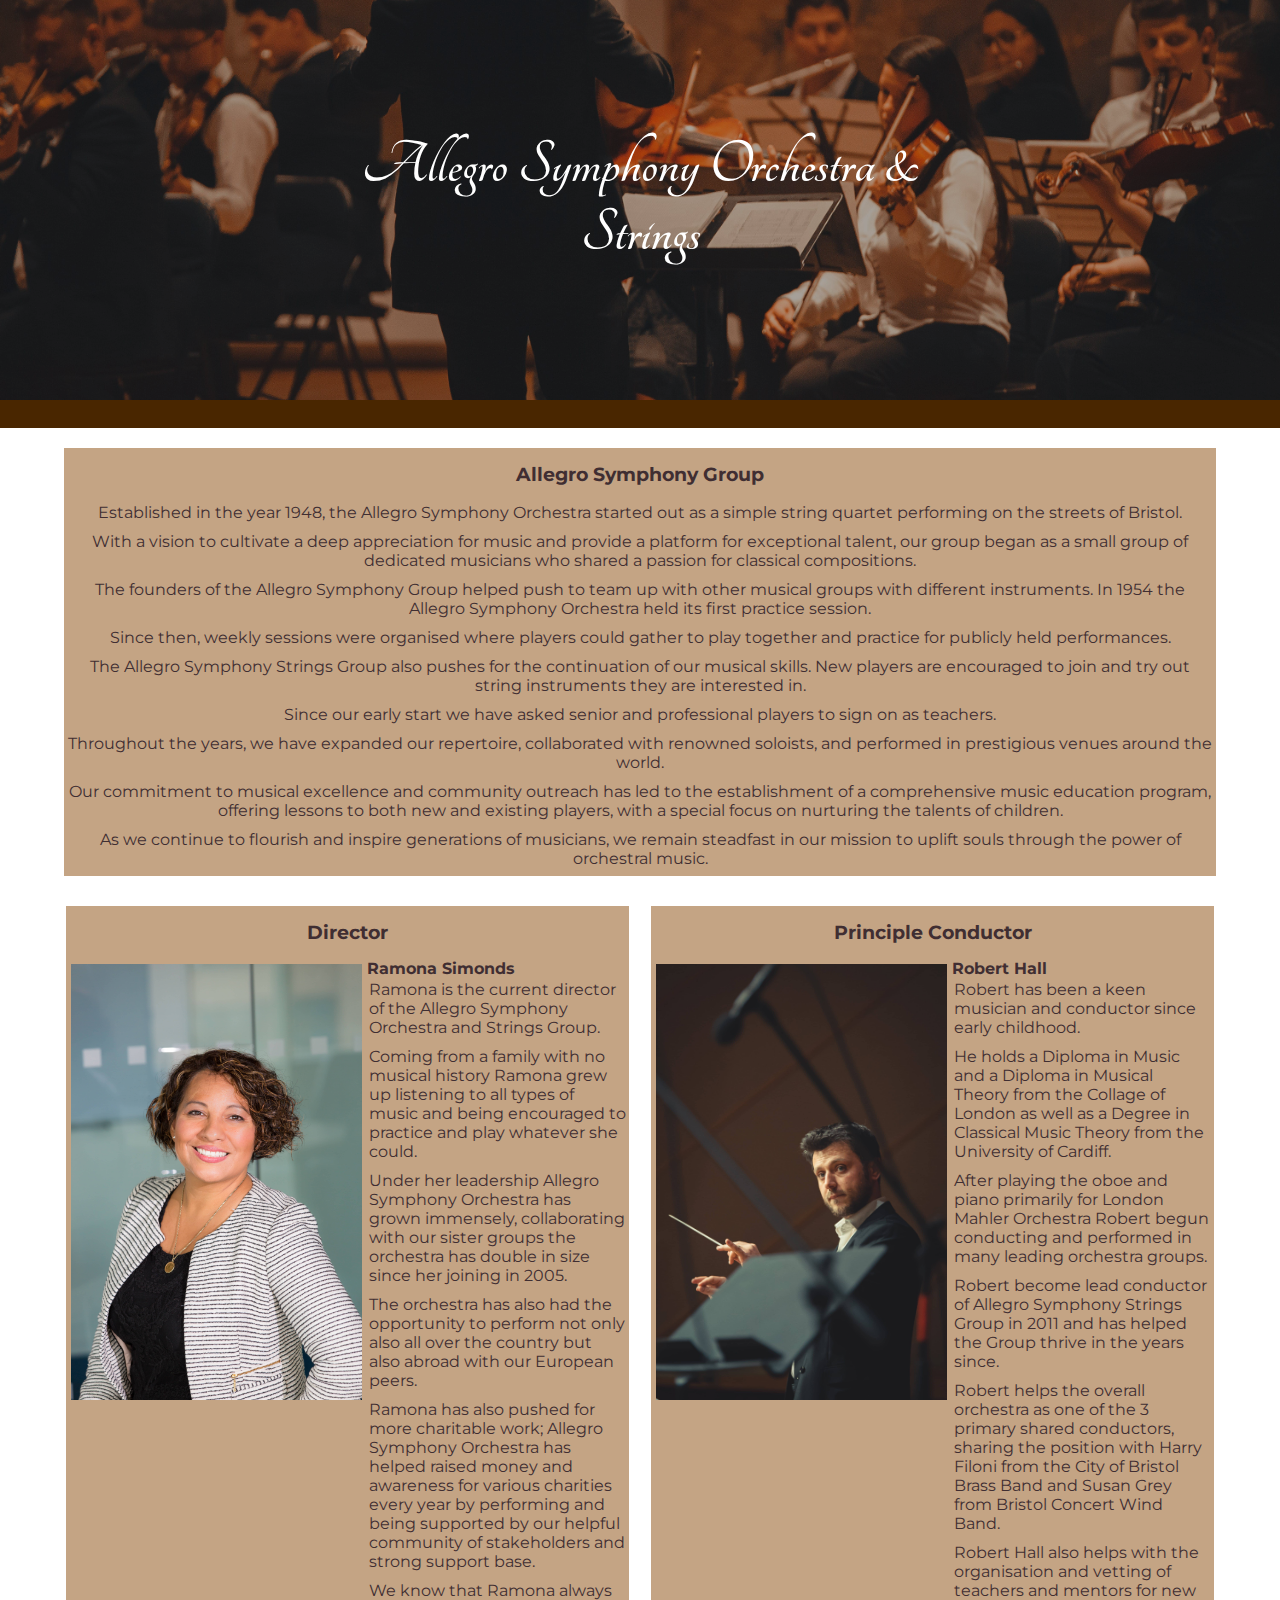
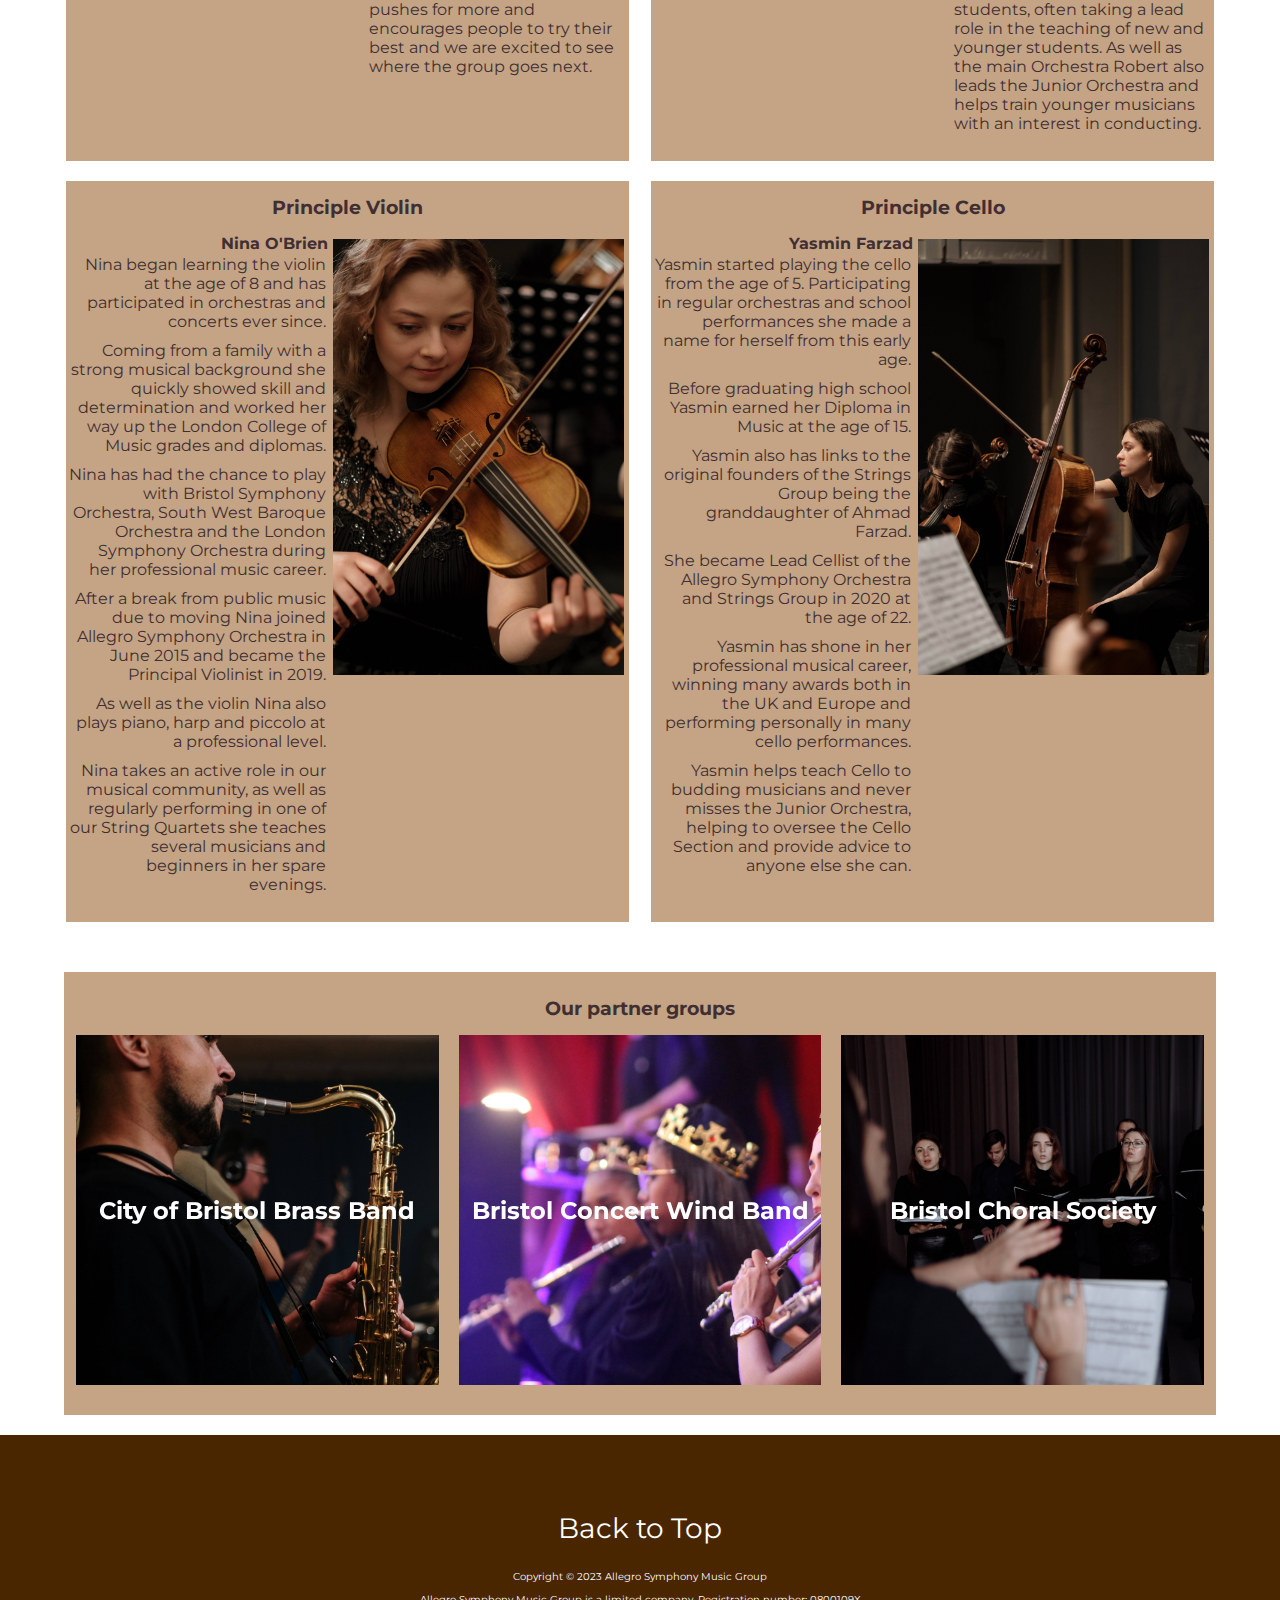
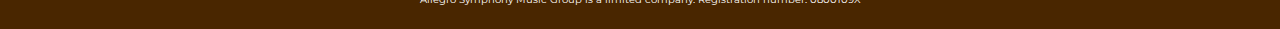
==== commit 8c661e41: "mobile css refinement, form input changed" ====
--- a/about.html
+++ b/about.html
@@ -113,7 +113,7 @@
                 <div class="flexBox container">
                     <h3>Principle Cello</h3>
                     <div class="flexRow">
-                        <div class="flexColtextBodyRight">
+                        <div class="flexCol textBodyRight">
                             <h4>Yasmin Farzad</h4>
                             <p>Yasmin started playing the cello from the age of 5. Participating in regular orchestras and school performances she made a name for herself from this early age.</p>
                             <p>Before graduating high school Yasmin earned her Diploma in Music at the age of 15.</p>
--- a/assets/css/style.css
+++ b/assets/css/style.css
@@ -165,7 +165,7 @@
 }
 
 .textBody {
-    padding: 3rem;
+    padding: 1rem;
     /* border: 2px solid #402e32; */
 }
 
@@ -506,7 +506,7 @@
     border-radius: 10px;
     box-shadow: 0 0 15px 4px rgba(156, 95, 15, 0.06);
     background-color: rgba(233, 233, 237, 1.0);
-    min-width: 225px;
+    min-width: 320px;
 }
 
 #ContactNewsletter legend {
@@ -661,6 +661,8 @@
         /* border: 2px solid #402e32; */
         /* height: 400px; */
         width: 98%;
+        height: auto;
+        padding-bottom: 15px;
     }
 
     #map {
@@ -679,6 +681,10 @@
         width: 100%
     }
 
+    .classesScheduleBox {
+        border: 1px solid white;
+    }
+
     #contactSignup {
         width: 95%;
         margin: 20px 5%;
@@ -690,16 +696,28 @@
 
     #contactSignup fieldset {
         width: 100%;
-        text-align: left;
+        text-align: center;
     }
 
     #contactSignup div label {
         display: block;
     }
 
+    #contactSignup div input {
+        width: 90%;
+    }
+
+    #contactSignup div select {
+        width: 90%;
+    }
+
     textarea {
-        width: 100%;
+        width: 90%;
         padding: 0;
+    }
+
+    .textBodyLeft, .textBodyRight {
+        text-align: center;
     }
 
     #contactAddress {
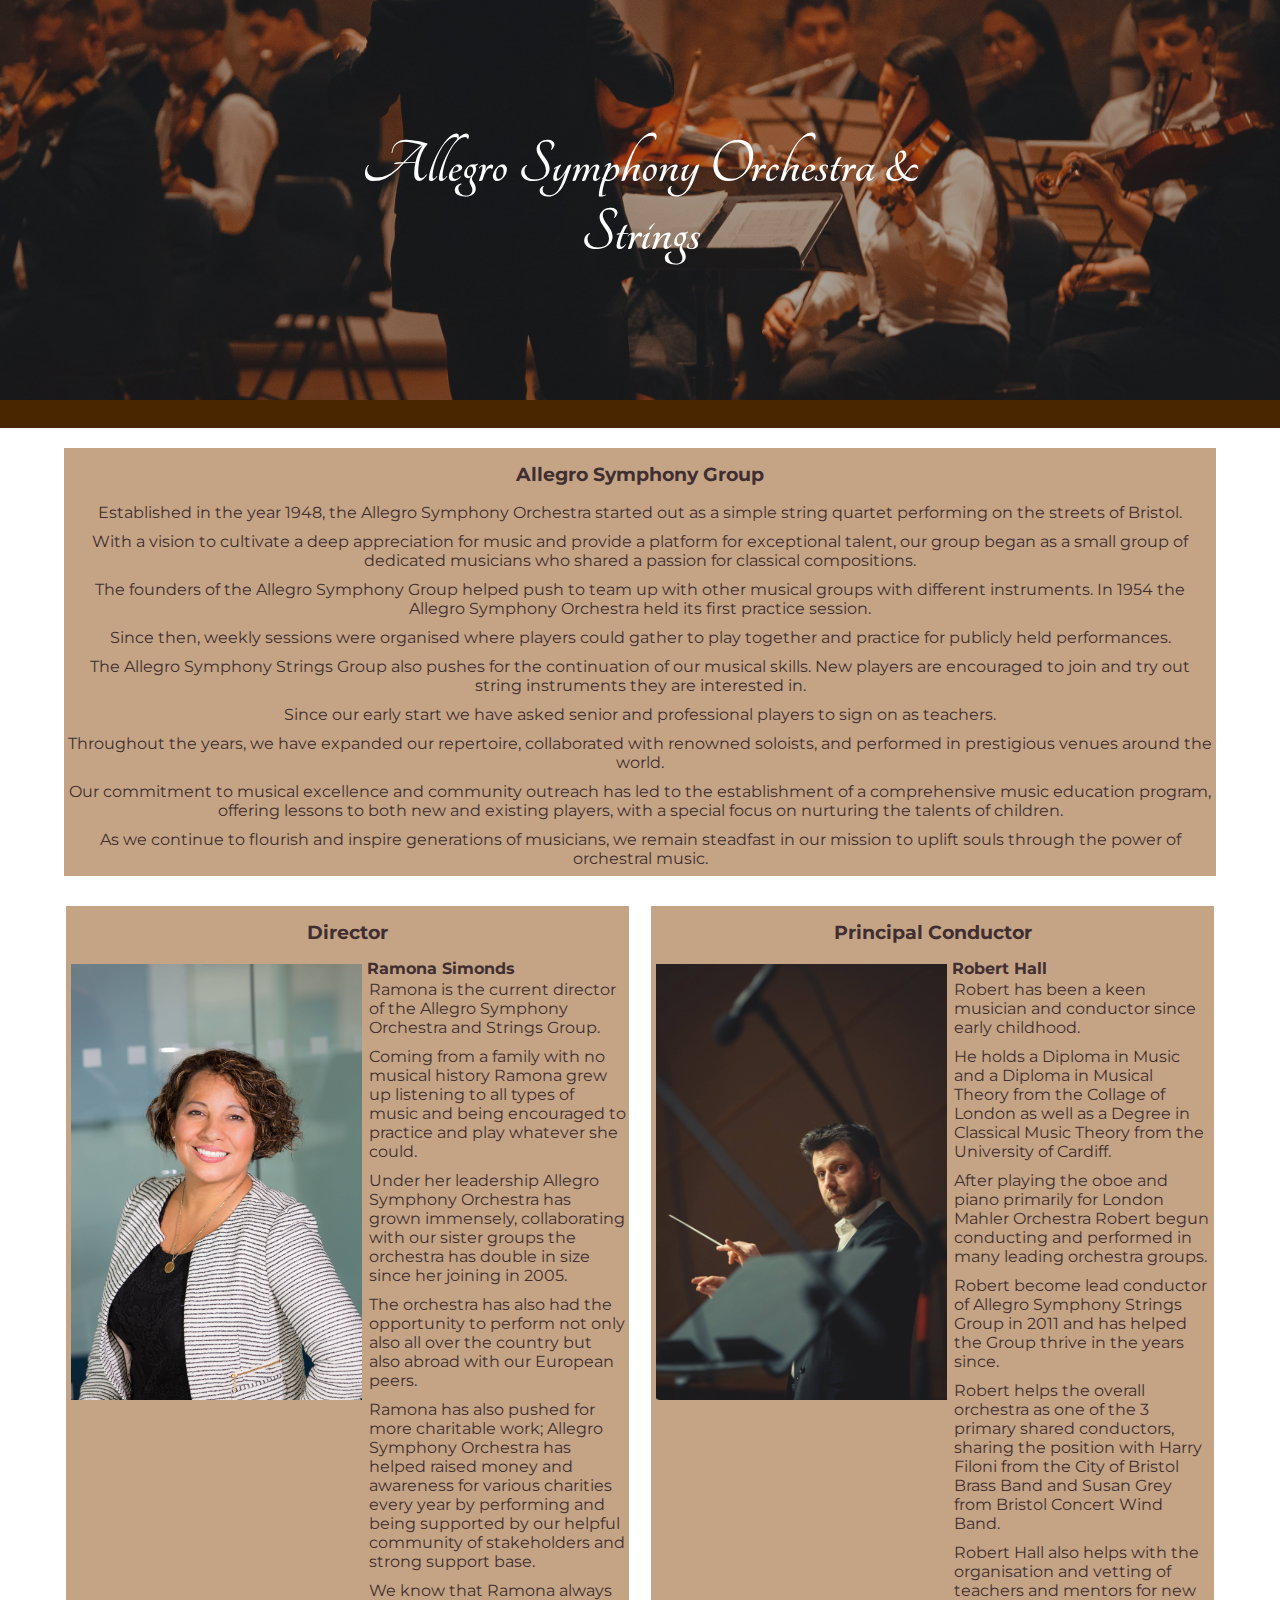
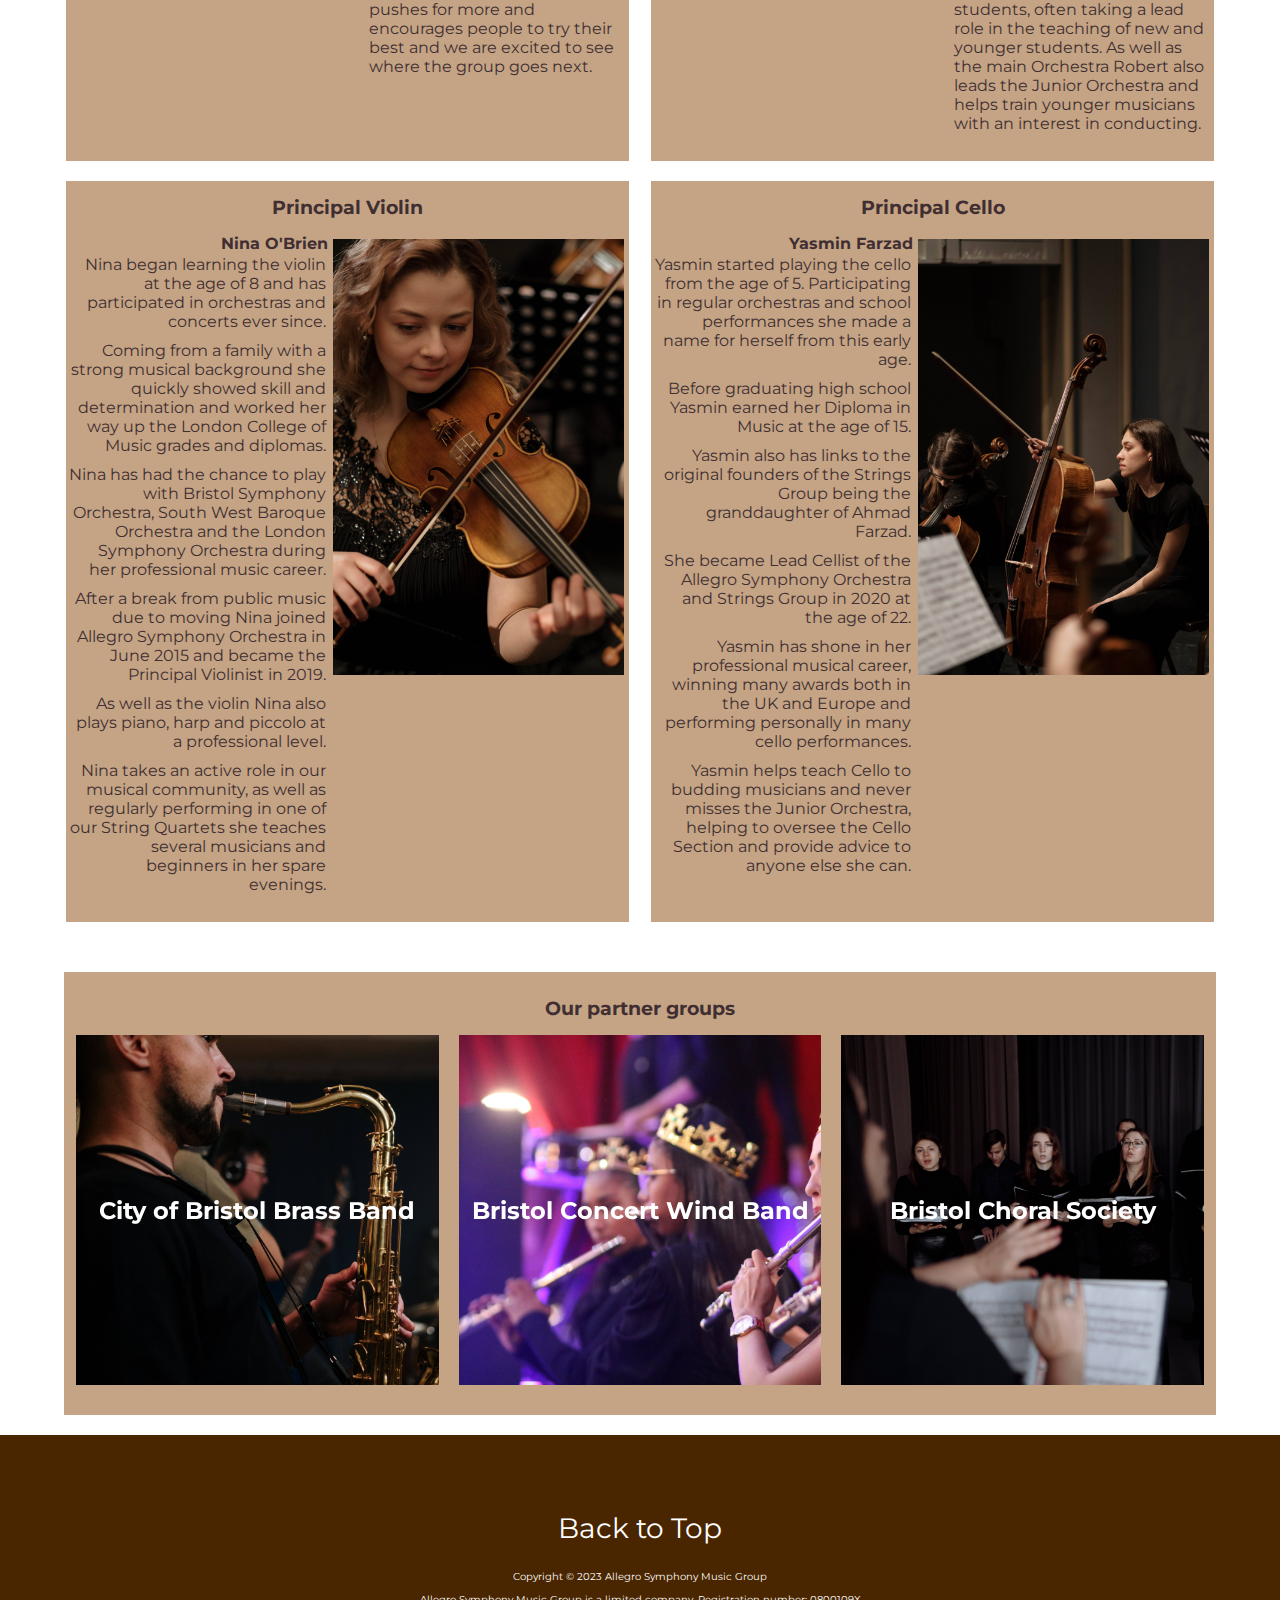
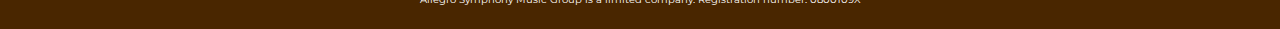
==== commit 2de8cbe7: "spelling error" ====
--- a/about.html
+++ b/about.html
@@ -75,7 +75,7 @@
     
                 <!-- information about the Strings Group Principle Conductor  -->
                 <div class="flexBox container">
-                    <h3>Principle Conductor</h3>
+                    <h3>Principal Conductor</h3>
                     <div class="flexRow">
                         <img src="assets/images/conductor.jpg" alt="Picture of Strings Group Conductor" height="300px" width="300px" style="margin: 5px; background-color: grey;">
                         <div class="flexCol textBodyLeft">
@@ -94,7 +94,7 @@
             <div class="flexRow">
                 <!-- information about the Strings Group Pinciple Violinist -->
                 <div class="flexBox container">
-                    <h3>Principle Violin</h3>
+                    <h3>Principal Violin</h3>
                     <div class="flexRow">
                         <div class="flexCol textBodyRight">
                             <h4>Nina O'Brien</h4>
@@ -111,7 +111,7 @@
     
                 <!-- information about the Strings Group Principle Cellist -->
                 <div class="flexBox container">
-                    <h3>Principle Cello</h3>
+                    <h3>Principal Cello</h3>
                     <div class="flexRow">
                         <div class="flexCol textBodyRight">
                             <h4>Yasmin Farzad</h4>
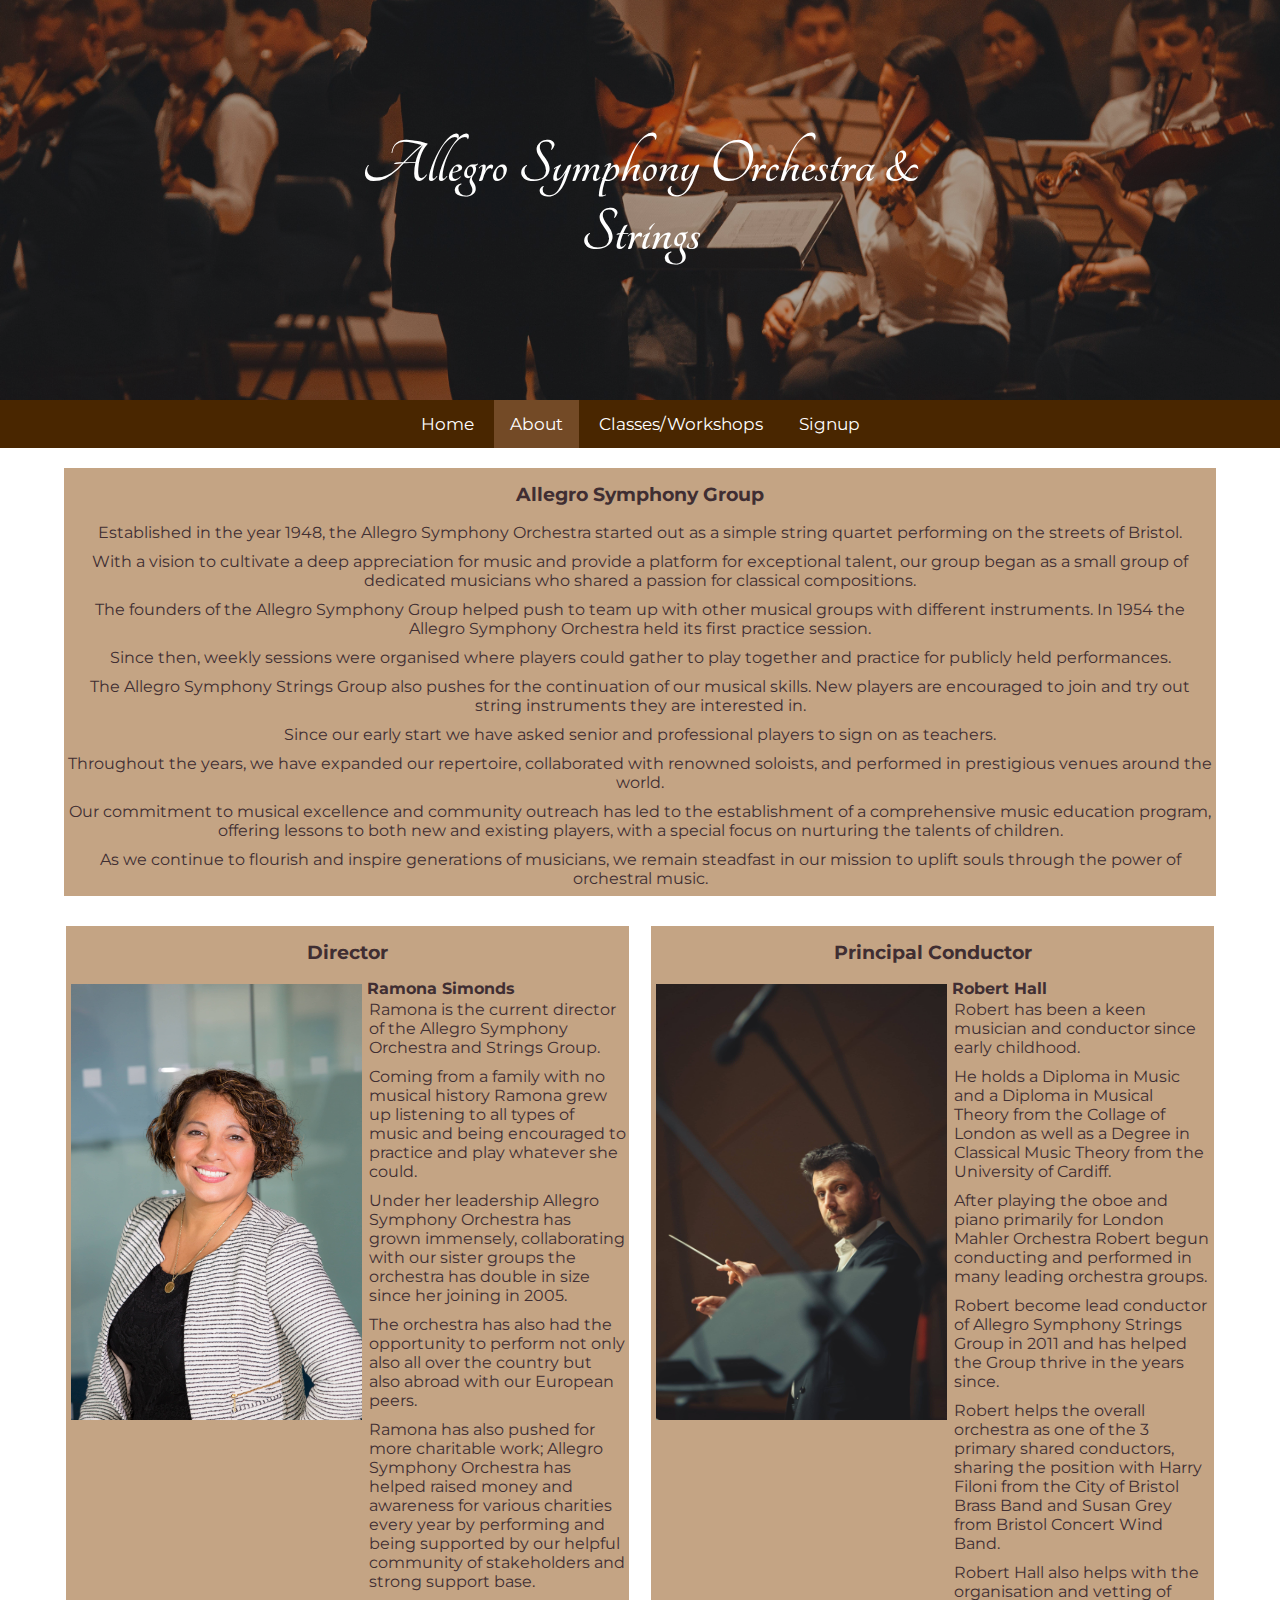
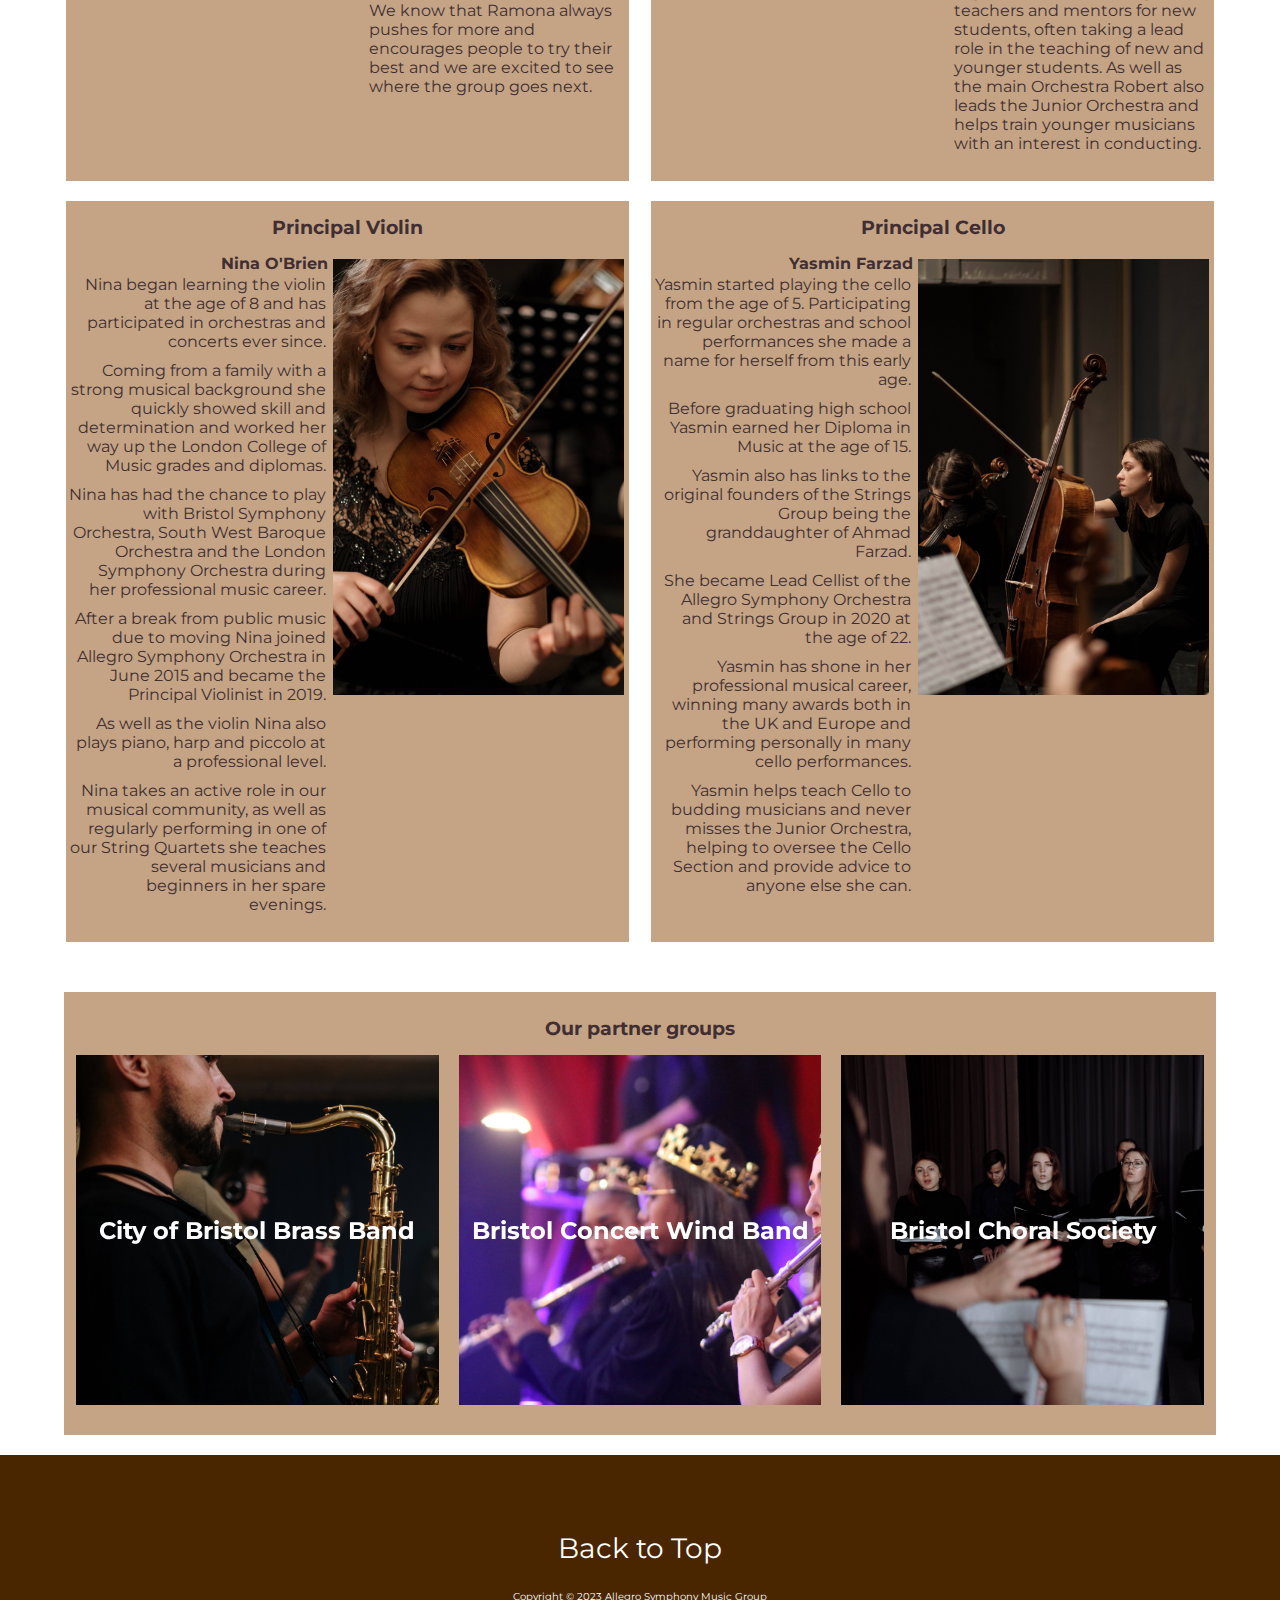
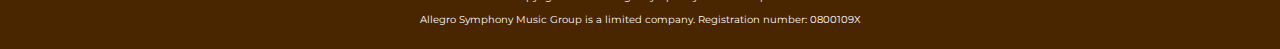
==== commit cf6e9030: "files renamed, readme spell checked and errors corrected" ====
--- a/about.html
+++ b/about.html
@@ -33,7 +33,7 @@
                 <li><a href="index.html"  aria-label="Homepage for the music group">Home</a></li>
                 <li><a class="active" href="about.html" aria-label="Information about the music group">About</a></li>
                 <li><a href="classes.html"  aria-label="Scheduling of different classes and workshops">Classes/Workshops</a></li>
-                <li><a href="signup_form.html"  aria-label="Signup as new applicatant or teacher to the music group">Signup</a></li>
+                <li><a href="signupForm.html"  aria-label="Signup as new applicatant or teacher to the music group">Signup</a></li>
             </ul>
         </nav>
 
--- a/assets/css/style.css
+++ b/assets/css/style.css
@@ -199,7 +199,7 @@
 
     background-color: #492600;
     color: white;
-    background-image: url("../images/cello_child.jpg");
+    background-image: url("../images/cello-child.jpg");
 
     background-position: center;
     background-repeat: no-repeat;
@@ -627,7 +627,7 @@
 
 /* All Pages Mobile first queries ***********************************************************************************************************************/
 /* Larger than mobile */
-@media only screen and (min-width: 350px) and (max-width: 549px) {
+@media only screen and (min-width: 290px) and (max-width: 549px) {
 
     img {
         width: 98%;
@@ -794,19 +794,48 @@
 }
 
 /* Larger than desktop */
-@media only screen and (min-width: 1000px) and (max-width: 1199px) {
-
-}
-
-/* Larger than Desktop HD */
-@media only screen and (min-width: 1200px) and (max-width: 1400px) {
-
-    #homeClickthrough {
-        flex-direction: row;
-    }
-
-    .displayRow {
-        flex-direction: row;
+@media only screen and (min-width: 1000px) {
+    #navBar {
+        position: sticky;
+        top: 0;
+        text-align: center;
+    }
+
+    #navBar #menu {
+        list-style-type: none;
+        overflow: hidden;
+        background-color: #492600;
+        padding: 0;
+        margin: 0;
+        display: block;
+    }
+
+    #navBar li {
+        display: inline-block;
+        font-size: large;
+    }
+
+    #navBar a {
+        color: white;
+        padding: 14px 16px;
+        text-decoration: none;
+        font-size: 17px;
+        display: inline-block;
+        text-align: center;
+    }
+
+    #navBar a.burgerIcon {
+        display: none;
+    }
+
+    #navBar a:hover {
+        background-color: #734a26;
+        color: white;
+    }
+
+    .active {
+        background-color: #734a26;
+        color: white;
     }
 }
 
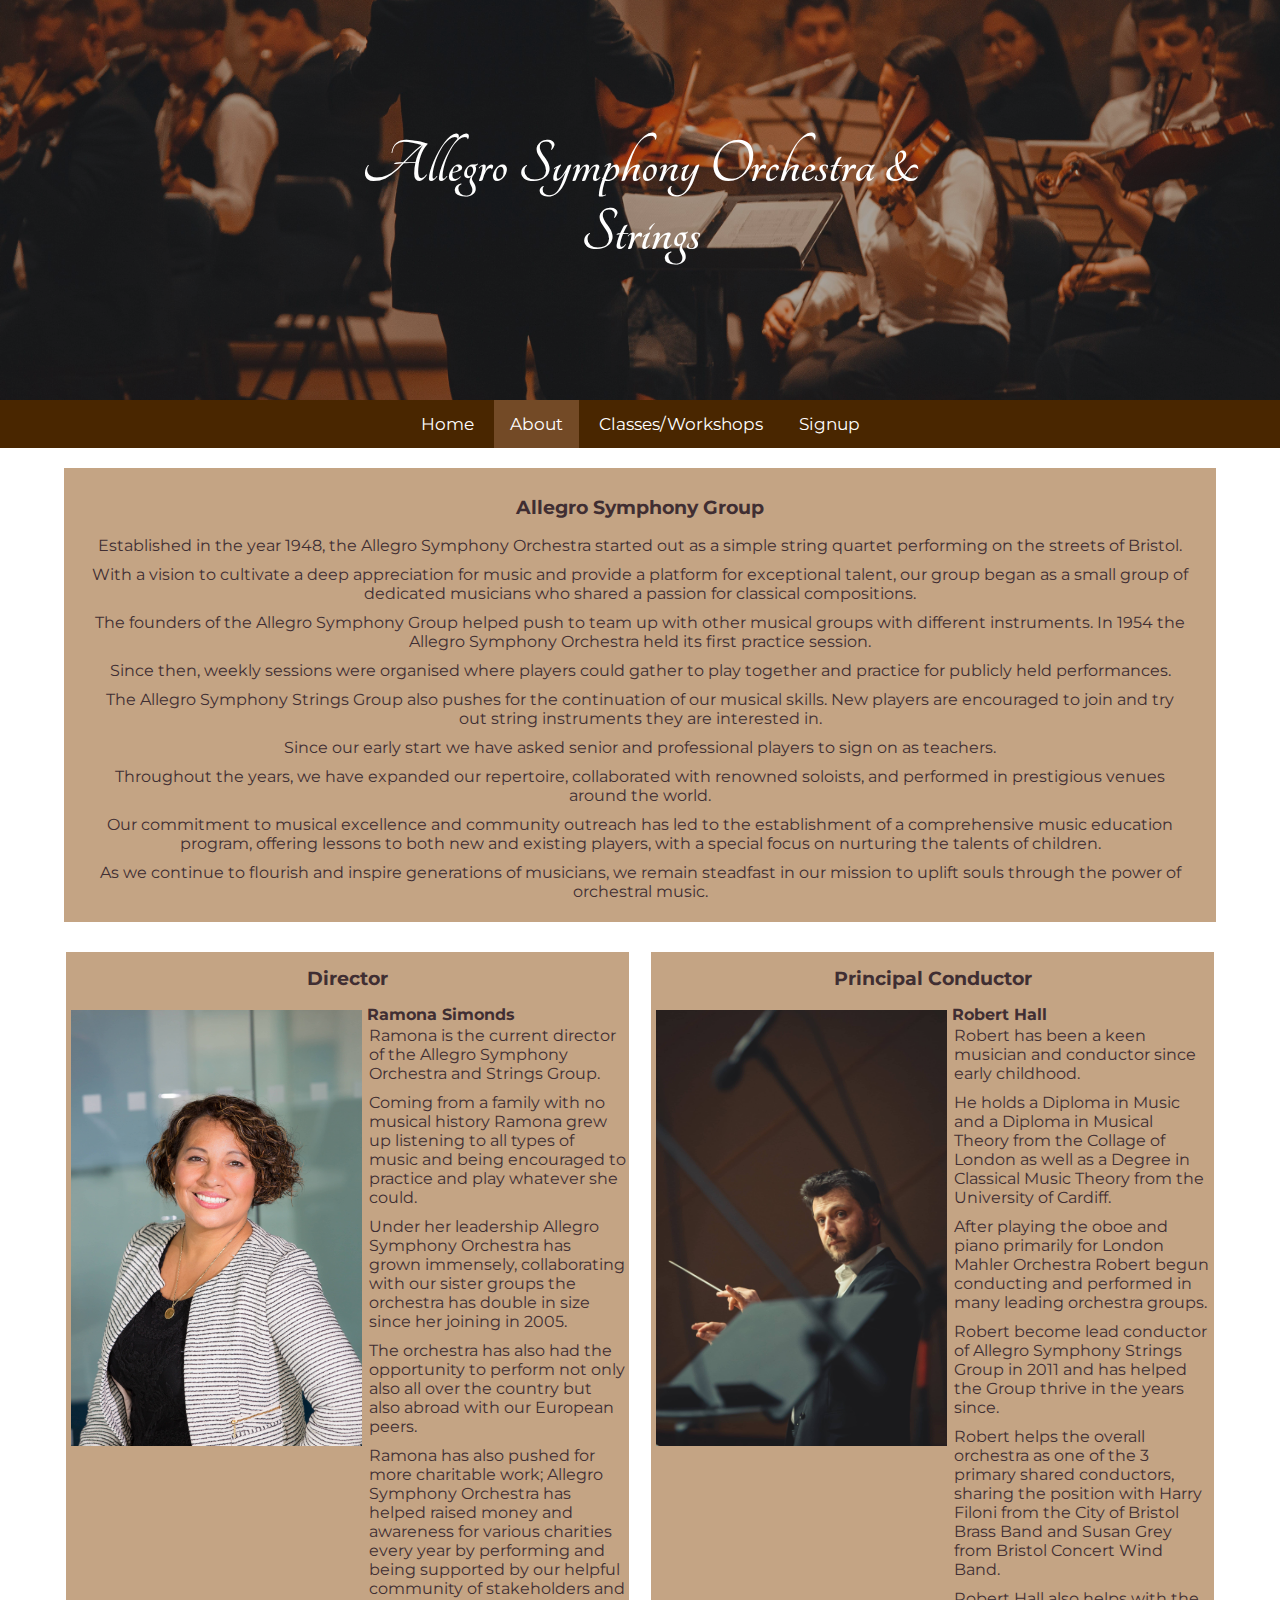
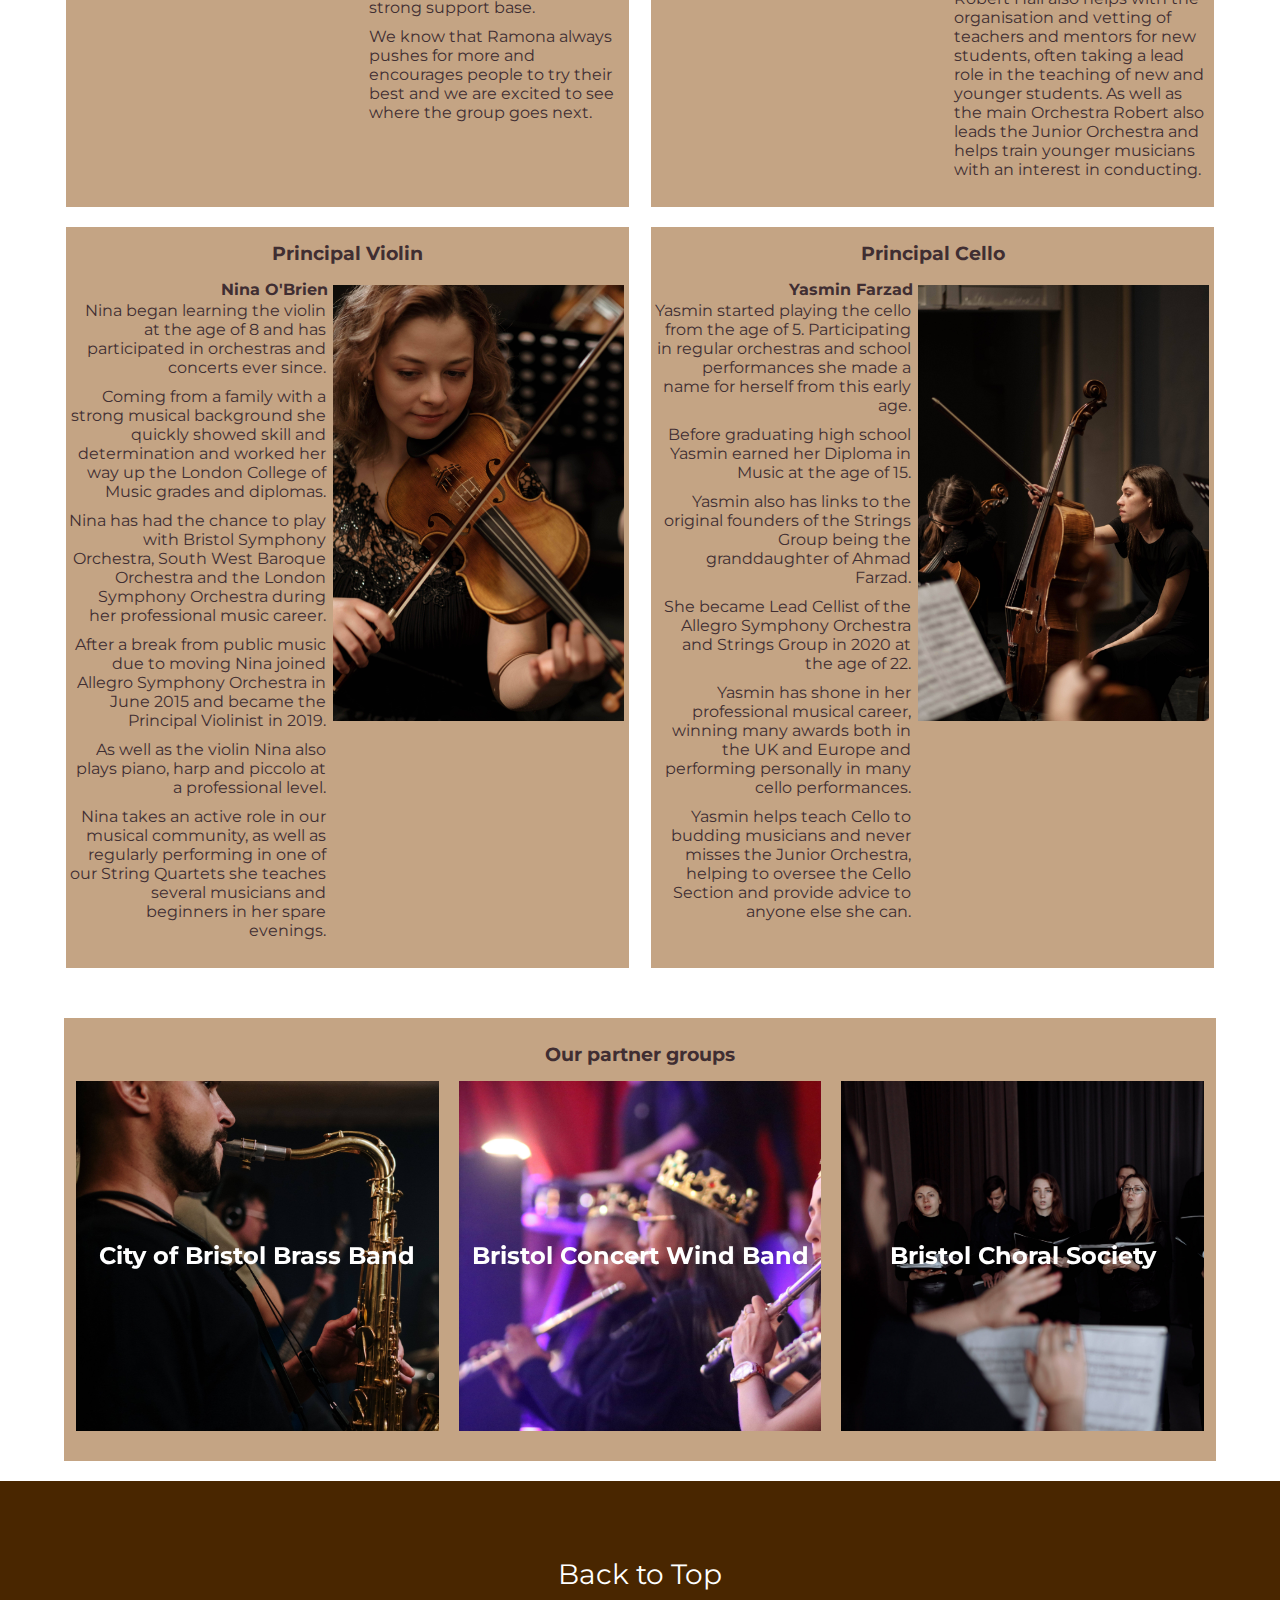
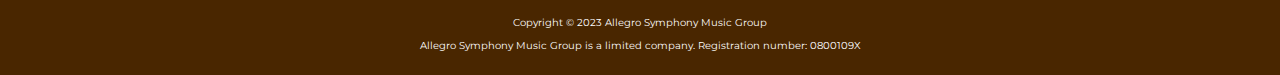
==== commit b7bc7f1d: "Contact page resizing issues fixed" ====
--- a/about.html
+++ b/about.html
@@ -38,7 +38,7 @@
         </nav>
 
         <!-- information about the Orchestra -->
-        <section>  
+        <section id="aboutGeneral">  
             <h3>Allegro Symphony Group</h3>
             <p>Established in the year 1948, the Allegro Symphony Orchestra started out as a simple string quartet performing on the streets of Bristol.</p>
             <p>With a vision to cultivate a deep appreciation for music and provide a platform for exceptional talent, our group began as a small group of dedicated musicians who shared a passion for classical compositions.</p>
--- a/assets/css/style.css
+++ b/assets/css/style.css
@@ -52,7 +52,6 @@
 legend {
     padding: 15px 5px;
 }
-
 /********************************************************************************************************************************************************/
 
 
@@ -62,9 +61,6 @@
     top: 0;
     width: 100%;
     background-color: #492600;
-    /* color: white; */
-    /* text-align: center;  */
-    /* font-size: x-large;  */
 }
 
 .headerImage {
@@ -133,7 +129,6 @@
     background-color: #734a26;
     color: white;
 }
-
 /********************************************************************************************************************************************************/
 
 
@@ -142,7 +137,6 @@
     flex-direction: row;
     flex-wrap: nowrap;
     justify-content: center;
-    align-items: center;
 }
 
 
@@ -151,7 +145,7 @@
     height: fit-content;
     display: flex;
     flex-direction: column;
-    /* align-items: center; */
+    padding: 1% 2%;
 }
 
 #homeAbout h2 {
@@ -159,14 +153,12 @@
 }
 
 #homeAbout img {
-    /* border: 2px solid #402e32; */
     height: 450px;
     padding: 5px;
 }
 
 .textBody {
     padding: 1rem;
-    /* border: 2px solid #402e32; */
 }
 
 .textBody p {
@@ -180,7 +172,6 @@
 .textBodyRight {
     text-align: right;
 }
-
 /********************************************************************************************************************************************************/
 
 
@@ -189,7 +180,6 @@
     display: flex;
     flex-direction: row;
     flex-wrap: nowrap;
-    /* width: 100%; */
     text-align: center;
 }
 
@@ -204,7 +194,6 @@
     background-position: center;
     background-repeat: no-repeat;
     background-size: cover;
-    /* position: relative; */
 
     box-shadow: inset 0 0 0 100vmax rgba(0, 0, 0, .3);
 
@@ -229,7 +218,6 @@
     background-position: center;
     background-repeat: no-repeat;
     background-size: cover;
-    /* position: relative; */
 
     box-shadow: inset 0 0 0 100vmax rgba(0, 0, 0, .3);
 
@@ -242,21 +230,18 @@
     padding: 8px;
     border-radius: 10px;
 }
-
 /********************************************************************************************************************************************************/
 
 
 /* Home Page Contact Section children properties *******************************************************************************************************/
 #homeContact {
     height: fit-content;
-    /* width: 100%; */
     display: flex;
     flex-direction: column;
     flex-wrap: nowrap;
 }
 
 #address {
-    /* border: 2px solid #402e32; */
     height: 400px;
     width: 40%;
 }
@@ -270,13 +255,17 @@
 }
 
 #map {
-    /* border: 2px solid #402e32; */
     height: 400px;
     width: 58%;
     padding: 5px;
 }
 /*******************************************************************************************************************************************************/
 
+/* About Page General Section properties ********************************************************************************************************************/
+#aboutGeneral {
+    padding: 1% 2%;
+}
+/*******************************************************************************************************************************************************/
 
 /* About Page Image Box flip actions ********************************************************************************************************************/
 .flipImg {
@@ -289,13 +278,9 @@
     width: 100%;
     height: 100%;
     perspective: 1000px;
-    /* padding-left: 5%; */
-    /* padding-top: 1%; */
-    /* display: inline-block; */
 }
 
 .flipBoxInner {
-    /* position: relative; */
     width: 100%;
     height: 350px;
     text-align: center;
@@ -385,7 +370,6 @@
 
 .classesScheduleContainer {
     color: #fafafa;
-    /* background-color: rgba(0, 0, 0, 0.6); */
     text-align: center;
 }
 
@@ -394,9 +378,7 @@
 }
 
 .classesScheduleBox {
-    /* border: 1px solid blue; */
     height: 250px;
-    /* background-color: aquamarine; */
     width: 32%;
 
     background-color: rgba(0, 0, 0, 0.6);
@@ -406,7 +388,13 @@
     justify-content: center;
     margin: 10px 2px;
 }
-
+/*******************************************************************************************************************************************************/
+
+
+/* Contact Page General Section properties ********************************************************************************************************************/
+#contactGeneral {
+    padding: 1% 2%;
+}
 /*******************************************************************************************************************************************************/
 
 
@@ -415,9 +403,7 @@
     background-color: inherit;
     border: 5px solid #c4a484;
     text-align: center;
-    /* flex: 1; */
-    width: 66%;
-    margin-right: 1%;
+    padding: 1% 2%;
 }
 
 #contactSignup input {
@@ -429,12 +415,9 @@
 
 #contactSignup fieldset {
     text-align: center;
-    /* display: block; */
 }
 
 #contactSignup div {
-    /* border: 1px solid #492600; */
-    /* width: 100%; */
     padding: 5px 0;
 }
 
@@ -445,7 +428,6 @@
 select {
     padding: 10px;
     border-radius: 10px;
-    ;
 }
 
 textarea {
@@ -453,6 +435,8 @@
     border-radius: 10px;
     box-shadow: 0 0 15px 4px rgba(156, 95, 15, 0.06);
     background-color: rgba(233, 233, 237, 1.0);
+    resize: none;
+    width: 80%;
 }
 
 .block-label {
@@ -471,24 +455,20 @@
     margin: auto;
     text-align: center;
 }
-
 /*******************************************************************************************************************************************************/
 
 
 /* Contact Page Contact Details Section properties ****************************************************************************************************/
 #contactAddress {
     text-align: center;
-    /* flex: 1; */
     align-self: stretch;
-    width: 33%;
     height: auto;
-    margin-left: 1%;
+    padding: 1% 2%;
 }
 
 #contactAddress h2 {
     padding-bottom: 5%;
 }
-
 /*******************************************************************************************************************************************************/
 
 
@@ -497,16 +477,17 @@
     background-color: inherit;
     border: 5px solid #c4a484;
     text-align: center;
-    /* height: 100px; */
     height: fit-content;
+    padding: 1% 2%;
 }
 
 #ContactNewsletter input {
-    padding: 10px;
+    padding: 10px 2%;
     border-radius: 10px;
     box-shadow: 0 0 15px 4px rgba(156, 95, 15, 0.06);
     background-color: rgba(233, 233, 237, 1.0);
-    min-width: 320px;
+    width: 320px;
+    max-width: 80%;
 }
 
 #ContactNewsletter legend {
@@ -521,23 +502,12 @@
     border: none;
     border-radius: 5px;
 }
-
 /*******************************************************************************************************************************************************/
 
 
 /* All pages Footer and its children properties *********************************************************************************************************/
 .footer {
-    /* position: relative; */
-    /* left: 0; */
-    /* bottom: 0; */
-    /* height: 165px; */
-    /* width: 100%; */
     background-color: #492600;
-
-    /* justify-content: center; */
-    /* align-items: center; */
-
-    /* text-align: center; */
     color: white;
     font-size: 175%;
 }
@@ -560,7 +530,6 @@
     padding: 15px;
     font-size: x-small;
 }
-
 /********************************************************************************************************************************************************/
 
 
@@ -589,13 +558,10 @@
 }
 
 .flexBox {
-    /* border: 1px solid blue; */
-    /* border: 1px solid #492600; */
     background-color: #c4a484;
-    /* width: 32%; */
-}
-
-.flexBox>p {
+}
+
+.flexBox > p {
     padding: 5px 0;
 }
 
@@ -658,18 +624,14 @@
     }
 
     #address {
-        /* border: 2px solid #402e32; */
-        /* height: 400px; */
         width: 98%;
         height: auto;
         padding-bottom: 15px;
     }
 
     #map {
-        /* border: 2px solid #402e32; */
         height: 450px;
         width: 98%;
-        /* padding: 5px; */
     }
 
     .flexRow {
@@ -686,7 +648,6 @@
     }
 
     #contactSignup {
-        width: 95%;
         margin: 20px 5%;
     }
 
@@ -703,7 +664,7 @@
         display: block;
     }
 
-    #contactSignup div input {
+    .formInput {
         width: 90%;
     }
 
@@ -735,6 +696,36 @@
 
     .displayRow {
         flex-direction: column;
+    }
+
+    #contactSignup {
+        margin: 20px 5%;
+    }
+
+    #contactSignup form {
+        width: 100%;
+    }
+
+    #contactSignup fieldset {
+        width: 100%;
+        text-align: center;
+    }
+
+    #contactSignup div label {
+        display: block;
+    }
+
+    .formInput {
+        width: 90%;
+    }
+
+    #contactSignup div select {
+        width: 90%;
+    }
+
+    textarea {
+        width: 90%;
+        padding: 0;
     }
 }
 
@@ -837,8 +828,16 @@
         background-color: #734a26;
         color: white;
     }
+
+    #contactSignup {
+        width: 66%;
+        margin-right: 1%;
+    }
+
+    #contactAddress {
+        width: 33%;
+        margin-left: 1%;
+    }
 }
 
 /********************************************************************************************************************************************************/
-
-
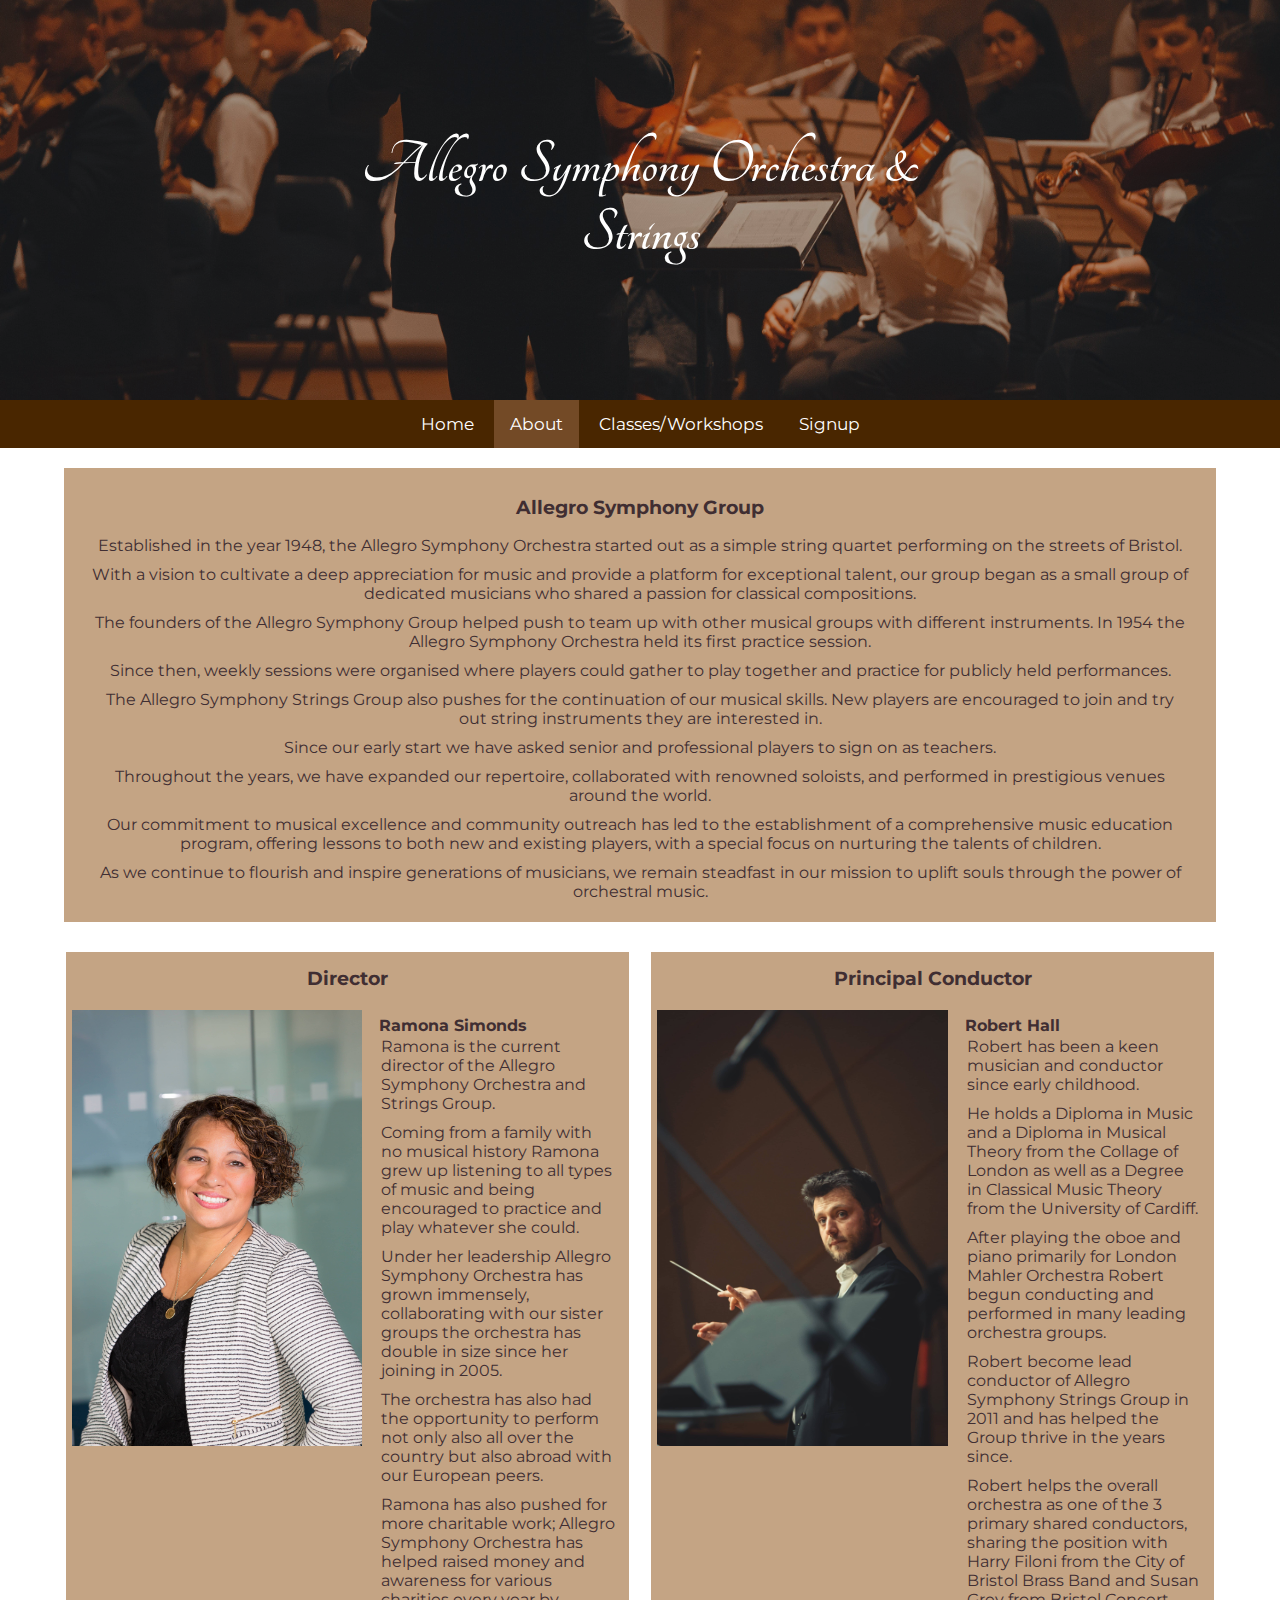
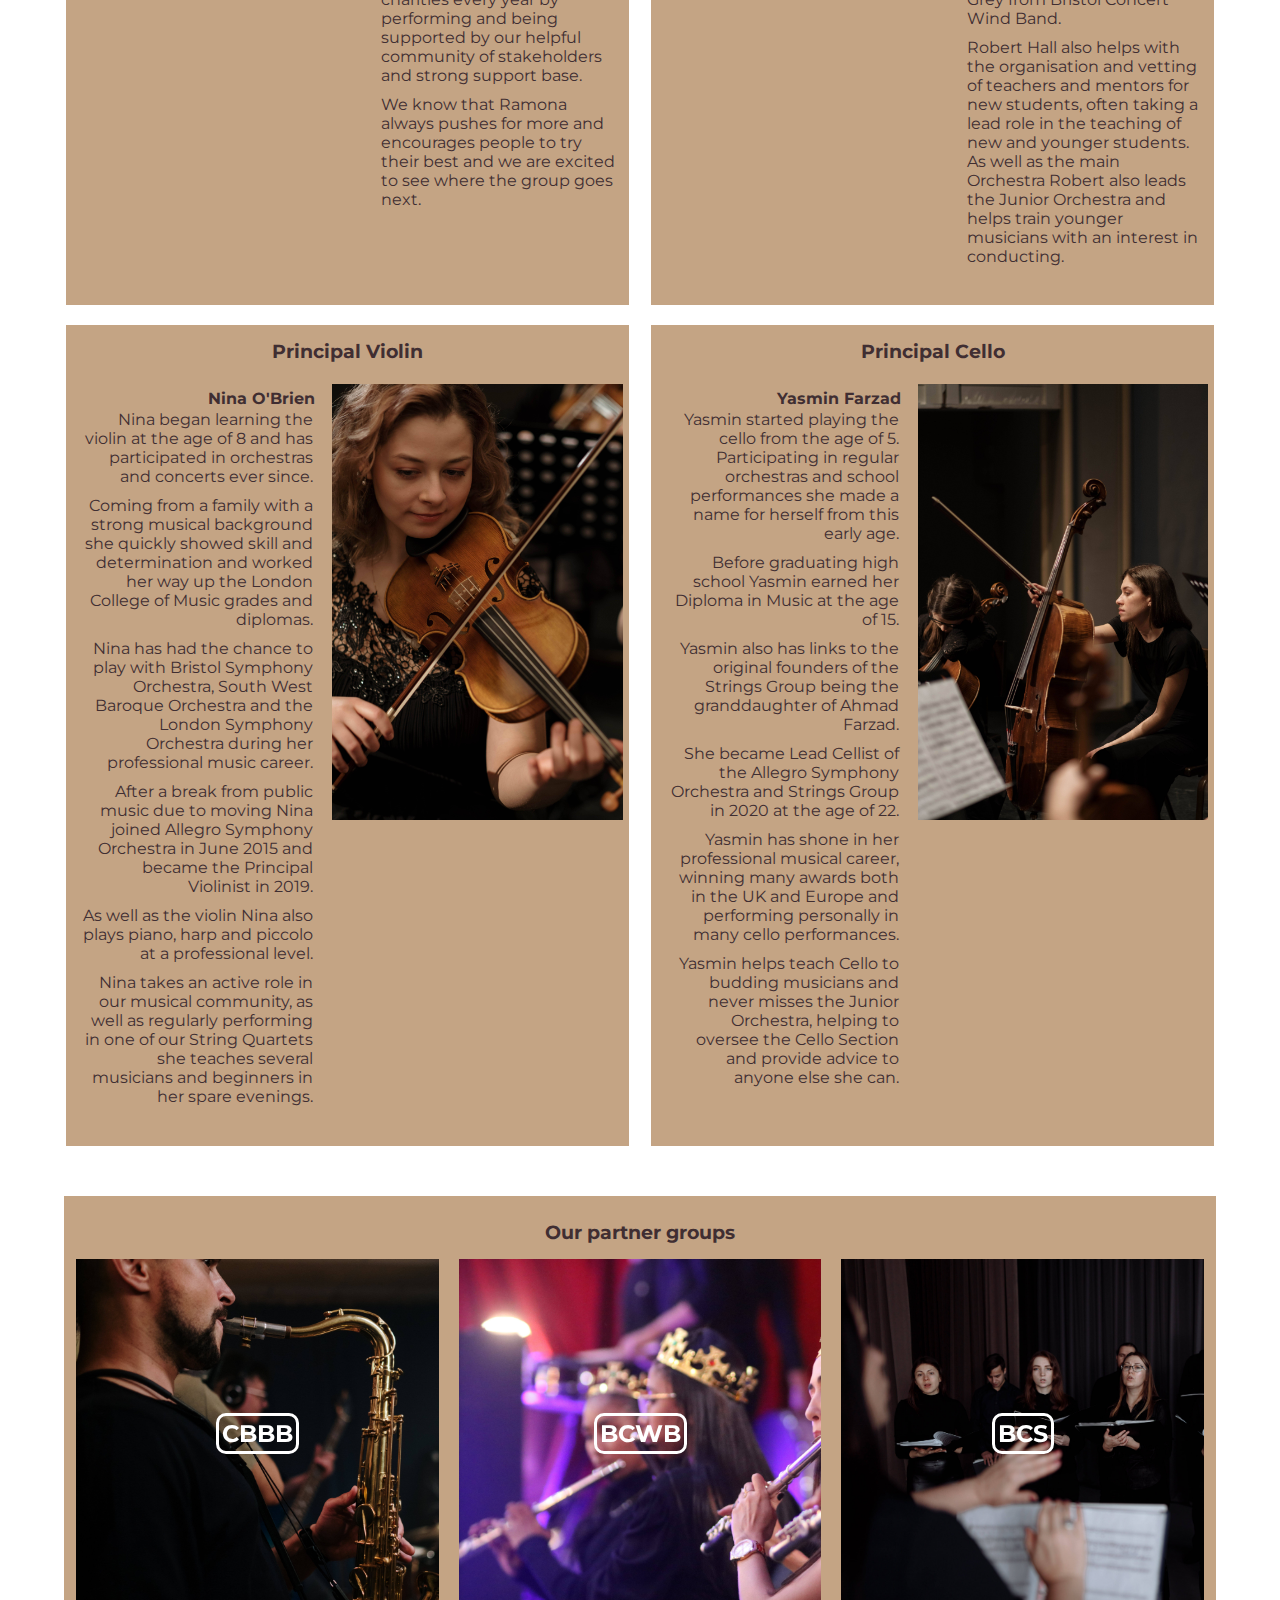
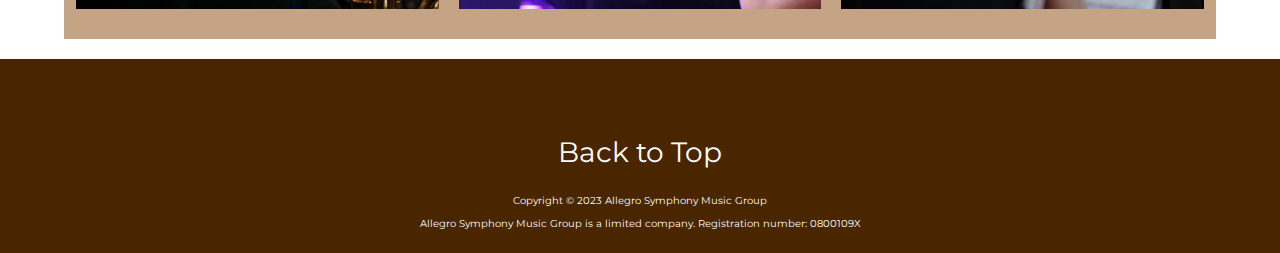
==== commit 0909993b: "About page resizing issues fixed" ====
--- a/about.html
+++ b/about.html
@@ -60,7 +60,7 @@
                 <div class="flexBox container">
                     <h3>Director</h3>
                     <div class="flexRow">
-                        <img src="assets/images/director.jpg" alt="Picture of Strings Group Director" height="300px" width="300px" style="margin: 5px; background-color: grey;">
+                        <img src="assets/images/director.jpg" alt="Picture of Strings Group Director">
                         <div class="flexCol textBodyLeft">
                             <h4>Ramona Simonds</h4>
                             <p>Ramona is the current director of the Allegro Symphony Orchestra and Strings Group.</p>
@@ -77,7 +77,7 @@
                 <div class="flexBox container">
                     <h3>Principal Conductor</h3>
                     <div class="flexRow">
-                        <img src="assets/images/conductor.jpg" alt="Picture of Strings Group Conductor" height="300px" width="300px" style="margin: 5px; background-color: grey;">
+                        <img src="assets/images/conductor.jpg" alt="Picture of Strings Group Conductor">
                         <div class="flexCol textBodyLeft">
                             <h4>Robert Hall</h4>
                             <p>Robert has been a keen musician and conductor since early childhood.</p>
@@ -105,7 +105,7 @@
                             <p>As well as the violin Nina also plays piano, harp and piccolo at a professional level.</p>
                             <p>Nina takes an active role in our musical community, as well as regularly performing in one of our String Quartets she teaches several musicians and beginners in her spare evenings.</p>
                         </div>
-                        <img src="assets/images/violinist.jpg" alt="Picture of Strings Group Lead Violinist" height="300px" width="300px" style="margin: 5px; background-color: grey;">
+                        <img src="assets/images/violinist.jpg" alt="Picture of Strings Group Lead Violinist">
                     </div>
                 </div>
     
@@ -122,7 +122,7 @@
                             <p>Yasmin has shone in her professional musical career, winning many awards both in the UK and Europe and performing personally in many cello performances.</p>
                             <p>Yasmin helps teach Cello to budding musicians and never misses the Junior Orchestra, helping to oversee the Cello Section and provide advice to anyone else she can.</p>
                         </div>
-                        <img src="assets/images/celloist.jpg" alt="Picture of Strings Group Lead Cellist" height="300px" width="300px" style="margin: 5px; background-color: grey;">
+                        <img src="assets/images/celloist.jpg" alt="Picture of Strings Group Lead Cellist">
                     </div>
                 </div>
             </div>
@@ -133,12 +133,12 @@
         <section class="flexColumn">
             <h3>Our partner groups</h3> 
 
-            <div class="flexRow" >
+            <div id="aboutPartner" class="flexRow">
                 <div class="flexBox containerFlip">
                     <div class="flipBox">
                         <div class="flipBoxInner">
                           <div id="flipBoxBrass" class="flipBoxFront">
-                            <h2>City of Bristol Brass Band</h2>
+                            <h2><a href="#" aria-label="flipbox containing info and link to external City of Bristol Brass Band site">CBBB</a></h2>
                           </div>
                           <div class="flipBoxBack">
                             <h2>City of Bristol Brass Band</h2>
@@ -153,7 +153,7 @@
                     <div class="flipBox">
                         <div class="flipBoxInner">
                           <div id="flipBoxWood" class="flipBoxFront">
-                            <h2>Bristol Concert Wind Band</h2>
+                            <h2><a href="#" aria-label="flipbox containing info and link to external Bristol Concert Wind Band site">BCWB</a></h2>
                           </div>
                           <div class="flipBoxBack">
                             <h2>Bristol Concert Wind Band</h2>
@@ -168,7 +168,7 @@
                     <div class="flipBox">
                         <div class="flipBoxInner">
                           <div id="flipBoxChoir" class="flipBoxFront">
-                            <h2>Bristol Choral Society</h2>
+                            <h2><a href="#" aria-label="flipbox containing info and link to external Bristol Choral Society site">BCS</a></h2>
                           </div>
                           <div class="flipBoxBack">
                             <h2>Bristol Choral Society</h2>
--- a/assets/css/style.css
+++ b/assets/css/style.css
@@ -167,10 +167,12 @@
 
 .textBodyLeft {
     text-align: left;
+    padding: 2%;
 }
 
 .textBodyRight {
     text-align: right;
+    padding: 2%;
 }
 /********************************************************************************************************************************************************/
 
@@ -264,6 +266,10 @@
 /* About Page General Section properties ********************************************************************************************************************/
 #aboutGeneral {
     padding: 1% 2%;
+}
+
+#aboutPartner {
+    align-items: center;
 }
 /*******************************************************************************************************************************************************/
 
@@ -309,6 +315,12 @@
     color: white;
 }
 
+.flipBoxFront a {
+    border: 3px solid white;
+    padding: 3px;
+    border-radius: 10px;
+}
+
 #flipBoxBrass {
     background-image: url("../images/orchestra-trumpets.jpg");
     background-size: cover;
@@ -552,6 +564,12 @@
     margin-bottom: 20px;
 }
 
+.flexRow img {
+    margin: 1%;
+    background-color: grey;
+    position: inherit;
+}
+
 .flexCol {
     display: flex;
     flex-direction: column;
@@ -567,7 +585,6 @@
 
 .container {
     height: auto;
-    width: 49%;
     margin-left: 0;
     margin-right: 0;
     overflow: scroll;
@@ -580,7 +597,7 @@
     width: 49%;
     margin-left: 10px;
     margin-right: 10px;
-    overflow: none;
+    overflow: hidden;
 }
 
 .stickyTitle {
@@ -601,11 +618,13 @@
     }
 
     .container {
-        margin-bottom: 5px;
+        border-top: 2px solid white;
+        padding: 2%;
     }
 
     .containerFlip {
-        width: auto;
+        width: 90%;
+        font-size: small;
         margin-bottom: 5px;
     }
 
@@ -614,9 +633,10 @@
         margin: 5px 2px;
     }
 
-    /* Mobile burger navbar created with modified template code from https://www.w3schools.com/howto/howto_css_flip_box.asp */
+    /* Mobile burger navbar created with modified template code from https://www.w3schools.com/howto/howto_js_topnav_responsive.asp */
     #homeClickthrough {
         flex-direction: column;
+        font-size: small;
     }
 
     .displayRow {
@@ -639,8 +659,9 @@
         width: 100%;
     }
 
-    .container {
-        width: 100%
+    .flexRow img {
+        width: 98%;
+        height: auto;
     }
 
     .classesScheduleBox {
@@ -690,12 +711,49 @@
 /* Larger than phablet */
 @media only screen and (min-width: 550px) and (max-width: 749px) {
 
+    .flexRow {
+        flex-direction: column;
+        width: 100%;
+    }
+
+    .flexRow img {
+        width: 98%;
+        height: auto;
+    }
+
+    .container {
+        border-top: 2px solid white;
+        padding: 2%;
+    }
+
+    .containerFlip {
+        font-size: small;
+        margin-bottom: 5px;
+    }
+
+    .classesScheduleBox {
+        width: auto;
+        margin: 5px 2px;
+        border: 1px solid white;
+    }
+
     #homeClickthrough {
         flex-direction: column;
     }
 
     .displayRow {
         flex-direction: column;
+    }
+
+    #address {
+        width: 98%;
+        height: auto;
+        padding-bottom: 15px;
+    }
+
+    #map {
+        height: 450px;
+        width: 98%;
     }
 
     #contactSignup {
@@ -775,12 +833,48 @@
         color: white;
     }
 
+    .flexRow {
+        flex-direction: column;
+        width: 100%;
+    }
+
+    .flexRow img {
+        width: 98%;
+        height: auto;
+    }
+
+    .container {
+        border-top: 2px solid white;
+        padding: 2%;
+    }
+
+    .containerFlip {
+        font-size: small;
+        margin-bottom: 5px;
+    }
+
     #homeClickthrough {
         flex-direction: row;
     }
 
+    .classesScheduleBox {
+        width: auto;
+        margin: 5px 2px;
+    }
+
     .displayRow {
         flex-direction: column;
+    }
+
+    #address {
+        width: 98%;
+        height: auto;
+        padding-bottom: 15px;
+    }
+
+    #map {
+        height: 450px;
+        width: 98%;
     }
 }
 
@@ -829,6 +923,14 @@
         color: white;
     }
 
+    .container {
+        width: 49%;
+    }
+
+    .containerClasses {
+        height: 300px;
+    }
+
     #contactSignup {
         width: 66%;
         margin-right: 1%;
